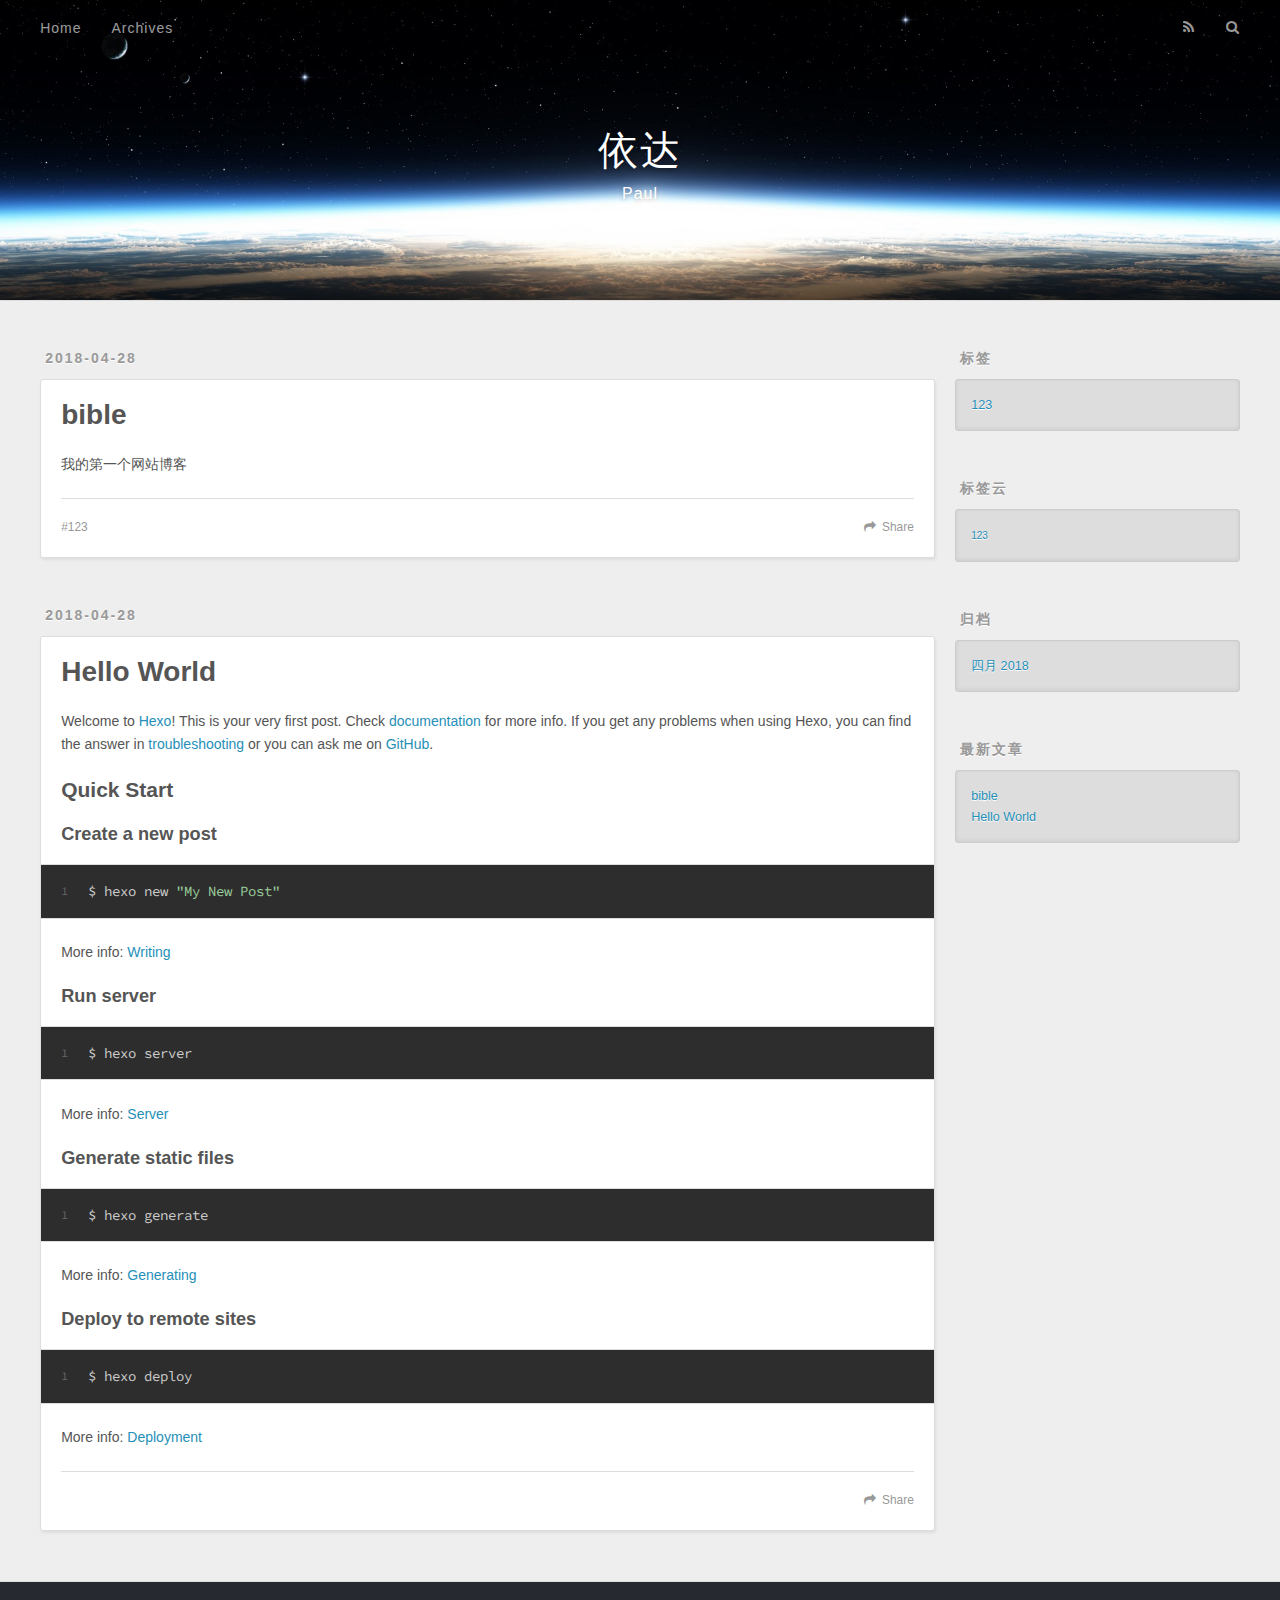
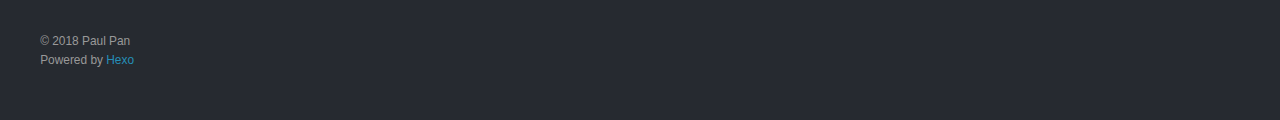
==== index.html @ d25631f7 "Site updated: 2018-04-29 23:06:18" ====
<!DOCTYPE html>
<html>
<head>
  <meta charset="utf-8">
  

  
  <title>依达</title>
  <meta name="viewport" content="width=device-width, initial-scale=1, maximum-scale=1">
  <meta property="og:type" content="website">
<meta property="og:title" content="依达">
<meta property="og:url" content="http://yoursite.com/index.html">
<meta property="og:site_name" content="依达">
<meta property="og:locale" content="zh-CN">
<meta name="twitter:card" content="summary">
<meta name="twitter:title" content="依达">
  
    <link rel="alternate" href="/atom.xml" title="依达" type="application/atom+xml">
  
  
    <link rel="icon" href="/favicon.png">
  
  
    <link href="//fonts.googleapis.com/css?family=Source+Code+Pro" rel="stylesheet" type="text/css">
  
  <link rel="stylesheet" href="/css/style.css">
</head>

<body>
  <div id="container">
    <div id="wrap">
      <header id="header">
  <div id="banner"></div>
  <div id="header-outer" class="outer">
    <div id="header-title" class="inner">
      <h1 id="logo-wrap">
        <a href="/" id="logo">依达</a>
      </h1>
      
        <h2 id="subtitle-wrap">
          <a href="/" id="subtitle">Paul</a>
        </h2>
      
    </div>
    <div id="header-inner" class="inner">
      <nav id="main-nav">
        <a id="main-nav-toggle" class="nav-icon"></a>
        
          <a class="main-nav-link" href="/">Home</a>
        
          <a class="main-nav-link" href="/archives">Archives</a>
        
      </nav>
      <nav id="sub-nav">
        
          <a id="nav-rss-link" class="nav-icon" href="/atom.xml" title="RSS Feed"></a>
        
        <a id="nav-search-btn" class="nav-icon" title="搜索"></a>
      </nav>
      <div id="search-form-wrap">
        <form action="//google.com/search" method="get" accept-charset="UTF-8" class="search-form"><input type="search" name="q" class="search-form-input" placeholder="Search"><button type="submit" class="search-form-submit">&#xF002;</button><input type="hidden" name="sitesearch" value="http://yoursite.com"></form>
      </div>
    </div>
  </div>
</header>
      <div class="outer">
        <section id="main">
  
    <article id="post-bible" class="article article-type-post" itemscope itemprop="blogPost">
  <div class="article-meta">
    <a href="/2018/04/28/bible/" class="article-date">
  <time datetime="2018-04-28T09:08:18.000Z" itemprop="datePublished">2018-04-28</time>
</a>
    
  </div>
  <div class="article-inner">
    
    
      <header class="article-header">
        
  
    <h1 itemprop="name">
      <a class="article-title" href="/2018/04/28/bible/">bible</a>
    </h1>
  

      </header>
    
    <div class="article-entry" itemprop="articleBody">
      
        <p>我的第一个网站博客</p>

      
    </div>
    <footer class="article-footer">
      <a data-url="http://yoursite.com/2018/04/28/bible/" data-id="cjgky6jky00019wvwn3giqsqk" class="article-share-link">Share</a>
      
      
  <ul class="article-tag-list"><li class="article-tag-list-item"><a class="article-tag-list-link" href="/tags/123/">123</a></li></ul>

    </footer>
  </div>
  
</article>


  
    <article id="post-hello-world" class="article article-type-post" itemscope itemprop="blogPost">
  <div class="article-meta">
    <a href="/2018/04/28/hello-world/" class="article-date">
  <time datetime="2018-04-27T16:55:20.518Z" itemprop="datePublished">2018-04-28</time>
</a>
    
  </div>
  <div class="article-inner">
    
    
      <header class="article-header">
        
  
    <h1 itemprop="name">
      <a class="article-title" href="/2018/04/28/hello-world/">Hello World</a>
    </h1>
  

      </header>
    
    <div class="article-entry" itemprop="articleBody">
      
        <p>Welcome to <a href="https://hexo.io/" target="_blank" rel="noopener">Hexo</a>! This is your very first post. Check <a href="https://hexo.io/docs/" target="_blank" rel="noopener">documentation</a> for more info. If you get any problems when using Hexo, you can find the answer in <a href="https://hexo.io/docs/troubleshooting.html" target="_blank" rel="noopener">troubleshooting</a> or you can ask me on <a href="https://github.com/hexojs/hexo/issues" target="_blank" rel="noopener">GitHub</a>.</p>
<h2 id="Quick-Start"><a href="#Quick-Start" class="headerlink" title="Quick Start"></a>Quick Start</h2><h3 id="Create-a-new-post"><a href="#Create-a-new-post" class="headerlink" title="Create a new post"></a>Create a new post</h3><figure class="highlight bash"><table><tr><td class="gutter"><pre><span class="line">1</span><br></pre></td><td class="code"><pre><span class="line">$ hexo new <span class="string">"My New Post"</span></span><br></pre></td></tr></table></figure>
<p>More info: <a href="https://hexo.io/docs/writing.html" target="_blank" rel="noopener">Writing</a></p>
<h3 id="Run-server"><a href="#Run-server" class="headerlink" title="Run server"></a>Run server</h3><figure class="highlight bash"><table><tr><td class="gutter"><pre><span class="line">1</span><br></pre></td><td class="code"><pre><span class="line">$ hexo server</span><br></pre></td></tr></table></figure>
<p>More info: <a href="https://hexo.io/docs/server.html" target="_blank" rel="noopener">Server</a></p>
<h3 id="Generate-static-files"><a href="#Generate-static-files" class="headerlink" title="Generate static files"></a>Generate static files</h3><figure class="highlight bash"><table><tr><td class="gutter"><pre><span class="line">1</span><br></pre></td><td class="code"><pre><span class="line">$ hexo generate</span><br></pre></td></tr></table></figure>
<p>More info: <a href="https://hexo.io/docs/generating.html" target="_blank" rel="noopener">Generating</a></p>
<h3 id="Deploy-to-remote-sites"><a href="#Deploy-to-remote-sites" class="headerlink" title="Deploy to remote sites"></a>Deploy to remote sites</h3><figure class="highlight bash"><table><tr><td class="gutter"><pre><span class="line">1</span><br></pre></td><td class="code"><pre><span class="line">$ hexo deploy</span><br></pre></td></tr></table></figure>
<p>More info: <a href="https://hexo.io/docs/deployment.html" target="_blank" rel="noopener">Deployment</a></p>

      
    </div>
    <footer class="article-footer">
      <a data-url="http://yoursite.com/2018/04/28/hello-world/" data-id="cjgky6jkr00009wvwii8out97" class="article-share-link">Share</a>
      
      
    </footer>
  </div>
  
</article>


  


</section>
        
          <aside id="sidebar">
  
    

  
    
  <div class="widget-wrap">
    <h3 class="widget-title">标签</h3>
    <div class="widget">
      <ul class="tag-list"><li class="tag-list-item"><a class="tag-list-link" href="/tags/123/">123</a></li></ul>
    </div>
  </div>


  
    
  <div class="widget-wrap">
    <h3 class="widget-title">标签云</h3>
    <div class="widget tagcloud">
      <a href="/tags/123/" style="font-size: 10px;">123</a>
    </div>
  </div>

  
    
  <div class="widget-wrap">
    <h3 class="widget-title">归档</h3>
    <div class="widget">
      <ul class="archive-list"><li class="archive-list-item"><a class="archive-list-link" href="/archives/2018/04/">四月 2018</a></li></ul>
    </div>
  </div>


  
    
  <div class="widget-wrap">
    <h3 class="widget-title">最新文章</h3>
    <div class="widget">
      <ul>
        
          <li>
            <a href="/2018/04/28/bible/">bible</a>
          </li>
        
          <li>
            <a href="/2018/04/28/hello-world/">Hello World</a>
          </li>
        
      </ul>
    </div>
  </div>

  
</aside>
        
      </div>
      <footer id="footer">
  
  <div class="outer">
    <div id="footer-info" class="inner">
      &copy; 2018 Paul Pan<br>
      Powered by <a href="http://hexo.io/" target="_blank">Hexo</a>
    </div>
  </div>
</footer>
    </div>
    <nav id="mobile-nav">
  
    <a href="/" class="mobile-nav-link">Home</a>
  
    <a href="/archives" class="mobile-nav-link">Archives</a>
  
</nav>
    

<script src="//ajax.googleapis.com/ajax/libs/jquery/2.0.3/jquery.min.js"></script>


  <link rel="stylesheet" href="/fancybox/jquery.fancybox.css">
  <script src="/fancybox/jquery.fancybox.pack.js"></script>


<script src="/js/script.js"></script>



  </div>
</body>
</html>
---- css/style.css ----
body {
  width: 100%;
}
body:before,
body:after {
  content: "";
  display: table;
}
body:after {
  clear: both;
}
html,
body,
div,
span,
applet,
object,
iframe,
h1,
h2,
h3,
h4,
h5,
h6,
p,
blockquote,
pre,
a,
abbr,
acronym,
address,
big,
cite,
code,
del,
dfn,
em,
img,
ins,
kbd,
q,
s,
samp,
small,
strike,
strong,
sub,
sup,
tt,
var,
dl,
dt,
dd,
ol,
ul,
li,
fieldset,
form,
label,
legend,
table,
caption,
tbody,
tfoot,
thead,
tr,
th,
td {
  margin: 0;
  padding: 0;
  border: 0;
  outline: 0;
  font-weight: inherit;
  font-style: inherit;
  font-family: inherit;
  font-size: 100%;
  vertical-align: baseline;
}
body {
  line-height: 1;
  color: #000;
  background: #fff;
}
ol,
ul {
  list-style: none;
}
table {
  border-collapse: separate;
  border-spacing: 0;
  vertical-align: middle;
}
caption,
th,
td {
  text-align: left;
  font-weight: normal;
  vertical-align: middle;
}
a img {
  border: none;
}
input,
button {
  margin: 0;
  padding: 0;
}
input::-moz-focus-inner,
button::-moz-focus-inner {
  border: 0;
  padding: 0;
}
@font-face {
  font-family: FontAwesome;
  font-style: normal;
  font-weight: normal;
  src: url("fonts/fontawesome-webfont.eot?v=#4.0.3");
  src: url("fonts/fontawesome-webfont.eot?#iefix&v=#4.0.3") format("embedded-opentype"), url("fonts/fontawesome-webfont.woff?v=#4.0.3") format("woff"), url("fonts/fontawesome-webfont.ttf?v=#4.0.3") format("truetype"), url("fonts/fontawesome-webfont.svg#fontawesomeregular?v=#4.0.3") format("svg");
}
html,
body,
#container {
  height: 100%;
}
body {
  background: #eee;
  font: 14px -apple-system, BlinkMacSystemFont, "Segoe UI", "Roboto", "Oxygen", "Ubuntu", "Cantarell", "Fira Sans", "Droid Sans", "Helvetica Neue", sans-serif;
  -webkit-text-size-adjust: 100%;
}
.outer {
  max-width: 1220px;
  margin: 0 auto;
  padding: 0 20px;
}
.outer:before,
.outer:after {
  content: "";
  display: table;
}
.outer:after {
  clear: both;
}
.inner {
  display: inline;
  float: left;
  width: 98.33333333333333%;
  margin: 0 0.833333333333333%;
}
.left,
.alignleft {
  float: left;
}
.right,
.alignright {
  float: right;
}
.clear {
  clear: both;
}
#container {
  position: relative;
}
.mobile-nav-on {
  overflow: hidden;
}
#wrap {
  height: 100%;
  width: 100%;
  position: absolute;
  top: 0;
  left: 0;
  -webkit-transition: 0.2s ease-out;
  -moz-transition: 0.2s ease-out;
  -ms-transition: 0.2s ease-out;
  transition: 0.2s ease-out;
  z-index: 1;
  background: #eee;
}
.mobile-nav-on #wrap {
  left: 280px;
}
@media screen and (min-width: 768px) {
  #main {
    display: inline;
    float: left;
    width: 73.33333333333333%;
    margin: 0 0.833333333333333%;
  }
}
.article-date,
.article-category-link,
.archive-year,
.widget-title {
  text-decoration: none;
  text-transform: uppercase;
  letter-spacing: 2px;
  color: #999;
  margin-bottom: 1em;
  margin-left: 5px;
  line-height: 1em;
  text-shadow: 0 1px #fff;
  font-weight: bold;
}
.article-inner,
.archive-article-inner {
  background: #fff;
  -webkit-box-shadow: 1px 2px 3px #ddd;
  box-shadow: 1px 2px 3px #ddd;
  border: 1px solid #ddd;
  border-radius: 3px;
}
.article-entry h1,
.widget h1 {
  font-size: 2em;
}
.article-entry h2,
.widget h2 {
  font-size: 1.5em;
}
.article-entry h3,
.widget h3 {
  font-size: 1.3em;
}
.article-entry h4,
.widget h4 {
  font-size: 1.2em;
}
.article-entry h5,
.widget h5 {
  font-size: 1em;
}
.article-entry h6,
.widget h6 {
  font-size: 1em;
  color: #999;
}
.article-entry hr,
.widget hr {
  border: 1px dashed #ddd;
}
.article-entry strong,
.widget strong {
  font-weight: bold;
}
.article-entry em,
.widget em,
.article-entry cite,
.widget cite {
  font-style: italic;
}
.article-entry sup,
.widget sup,
.article-entry sub,
.widget sub {
  font-size: 0.75em;
  line-height: 0;
  position: relative;
  vertical-align: baseline;
}
.article-entry sup,
.widget sup {
  top: -0.5em;
}
.article-entry sub,
.widget sub {
  bottom: -0.2em;
}
.article-entry small,
.widget small {
  font-size: 0.85em;
}
.article-entry acronym,
.widget acronym,
.article-entry abbr,
.widget abbr {
  border-bottom: 1px dotted;
}
.article-entry ul,
.widget ul,
.article-entry ol,
.widget ol,
.article-entry dl,
.widget dl {
  margin: 0 20px;
  line-height: 1.6em;
}
.article-entry ul ul,
.widget ul ul,
.article-entry ol ul,
.widget ol ul,
.article-entry ul ol,
.widget ul ol,
.article-entry ol ol,
.widget ol ol {
  margin-top: 0;
  margin-bottom: 0;
}
.article-entry ul,
.widget ul {
  list-style: disc;
}
.article-entry ol,
.widget ol {
  list-style: decimal;
}
.article-entry dt,
.widget dt {
  font-weight: bold;
}
#header {
  height: 300px;
  position: relative;
  border-bottom: 1px solid #ddd;
}
#header:before,
#header:after {
  content: "";
  position: absolute;
  left: 0;
  right: 0;
  height: 40px;
}
#header:before {
  top: 0;
  background: -webkit-linear-gradient(rgba(0,0,0,0.2), transparent);
  background: -moz-linear-gradient(rgba(0,0,0,0.2), transparent);
  background: -ms-linear-gradient(rgba(0,0,0,0.2), transparent);
  background: linear-gradient(rgba(0,0,0,0.2), transparent);
}
#header:after {
  bottom: 0;
  background: -webkit-linear-gradient(transparent, rgba(0,0,0,0.2));
  background: -moz-linear-gradient(transparent, rgba(0,0,0,0.2));
  background: -ms-linear-gradient(transparent, rgba(0,0,0,0.2));
  background: linear-gradient(transparent, rgba(0,0,0,0.2));
}
#header-outer {
  height: 100%;
  position: relative;
}
#header-inner {
  position: relative;
  overflow: hidden;
}
#banner {
  position: absolute;
  top: 0;
  left: 0;
  width: 100%;
  height: 100%;
  background: url("images/banner.jpg") center #000;
  -webkit-background-size: cover;
  -moz-background-size: cover;
  background-size: cover;
  z-index: -1;
}
#header-title {
  text-align: center;
  height: 40px;
  position: absolute;
  top: 50%;
  left: 0;
  margin-top: -20px;
}
#logo,
#subtitle {
  text-decoration: none;
  color: #fff;
  font-weight: 300;
  text-shadow: 0 1px 4px rgba(0,0,0,0.3);
}
#logo {
  font-size: 40px;
  line-height: 40px;
  letter-spacing: 2px;
}
#subtitle {
  font-size: 16px;
  line-height: 16px;
  letter-spacing: 1px;
}
#subtitle-wrap {
  margin-top: 16px;
}
#main-nav {
  float: left;
  margin-left: -15px;
}
.nav-icon,
.main-nav-link {
  float: left;
  color: #fff;
  opacity: 0.6;
  text-decoration: none;
  text-shadow: 0 1px rgba(0,0,0,0.2);
  -webkit-transition: opacity 0.2s;
  -moz-transition: opacity 0.2s;
  -ms-transition: opacity 0.2s;
  transition: opacity 0.2s;
  display: block;
  padding: 20px 15px;
}
.nav-icon:hover,
.main-nav-link:hover {
  opacity: 1;
}
.nav-icon {
  font-family: FontAwesome;
  text-align: center;
  font-size: 14px;
  width: 14px;
  height: 14px;
  padding: 20px 15px;
  position: relative;
  cursor: pointer;
}
.main-nav-link {
  font-weight: 300;
  letter-spacing: 1px;
}
@media screen and (max-width: 479px) {
  .main-nav-link {
    display: none;
  }
}
#main-nav-toggle {
  display: none;
}
#main-nav-toggle:before {
  content: "\f0c9";
}
@media screen and (max-width: 479px) {
  #main-nav-toggle {
    display: block;
  }
}
#sub-nav {
  float: right;
  margin-right: -15px;
}
#nav-rss-link:before {
  content: "\f09e";
}
#nav-search-btn:before {
  content: "\f002";
}
#search-form-wrap {
  position: absolute;
  top: 15px;
  width: 150px;
  height: 30px;
  right: -150px;
  opacity: 0;
  -webkit-transition: 0.2s ease-out;
  -moz-transition: 0.2s ease-out;
  -ms-transition: 0.2s ease-out;
  transition: 0.2s ease-out;
}
#search-form-wrap.on {
  opacity: 1;
  right: 0;
}
@media screen and (max-width: 479px) {
  #search-form-wrap {
    width: 100%;
    right: -100%;
  }
}
.search-form {
  position: absolute;
  top: 0;
  left: 0;
  right: 0;
  background: #fff;
  padding: 5px 15px;
  border-radius: 15px;
  -webkit-box-shadow: 0 0 10px rgba(0,0,0,0.3);
  box-shadow: 0 0 10px rgba(0,0,0,0.3);
}
.search-form-input {
  border: none;
  background: none;
  color: #555;
  width: 100%;
  font: 13px -apple-system, BlinkMacSystemFont, "Segoe UI", "Roboto", "Oxygen", "Ubuntu", "Cantarell", "Fira Sans", "Droid Sans", "Helvetica Neue", sans-serif;
  outline: none;
}
.search-form-input::-webkit-search-results-decoration,
.search-form-input::-webkit-search-cancel-button {
  -webkit-appearance: none;
}
.search-form-submit {
  position: absolute;
  top: 50%;
  right: 10px;
  margin-top: -7px;
  font: 13px FontAwesome;
  border: none;
  background: none;
  color: #bbb;
  cursor: pointer;
}
.search-form-submit:hover,
.search-form-submit:focus {
  color: #777;
}
.article {
  margin: 50px 0;
}
.article-inner {
  overflow: hidden;
}
.article-meta:before,
.article-meta:after {
  content: "";
  display: table;
}
.article-meta:after {
  clear: both;
}
.article-date {
  float: left;
}
.article-category {
  float: left;
  line-height: 1em;
  color: #ccc;
  text-shadow: 0 1px #fff;
  margin-left: 8px;
}
.article-category:before {
  content: "\2022";
}
.article-category-link {
  margin: 0 12px 1em;
}
.article-header {
  padding: 20px 20px 0;
}
.article-title {
  text-decoration: none;
  font-size: 2em;
  font-weight: bold;
  color: #555;
  line-height: 1.1em;
  -webkit-transition: color 0.2s;
  -moz-transition: color 0.2s;
  -ms-transition: color 0.2s;
  transition: color 0.2s;
}
a.article-title:hover {
  color: #258fb8;
}
.article-entry {
  color: #555;
  padding: 0 20px;
}
.article-entry:before,
.article-entry:after {
  content: "";
  display: table;
}
.article-entry:after {
  clear: both;
}
.article-entry p,
.article-entry table {
  line-height: 1.6em;
  margin: 1.6em 0;
}
.article-entry h1,
.article-entry h2,
.article-entry h3,
.article-entry h4,
.article-entry h5,
.article-entry h6 {
  font-weight: bold;
}
.article-entry h1,
.article-entry h2,
.article-entry h3,
.article-entry h4,
.article-entry h5,
.article-entry h6 {
  line-height: 1.1em;
  margin: 1.1em 0;
}
.article-entry a {
  color: #258fb8;
  text-decoration: none;
}
.article-entry a:hover {
  text-decoration: underline;
}
.article-entry ul,
.article-entry ol,
.article-entry dl {
  margin-top: 1.6em;
  margin-bottom: 1.6em;
}
.article-entry img,
.article-entry video {
  max-width: 100%;
  height: auto;
  display: block;
  margin: auto;
}
.article-entry iframe {
  border: none;
}
.article-entry table {
  width: 100%;
  border-collapse: collapse;
  border-spacing: 0;
}
.article-entry th {
  font-weight: bold;
  border-bottom: 3px solid #ddd;
  padding-bottom: 0.5em;
}
.article-entry td {
  border-bottom: 1px solid #ddd;
  padding: 10px 0;
}
.article-entry blockquote {
  font-family: Georgia, "Times New Roman", serif;
  font-size: 1.4em;
  margin: 1.6em 20px;
  text-align: center;
}
.article-entry blockquote footer {
  font-size: 14px;
  margin: 1.6em 0;
  font-family: -apple-system, BlinkMacSystemFont, "Segoe UI", "Roboto", "Oxygen", "Ubuntu", "Cantarell", "Fira Sans", "Droid Sans", "Helvetica Neue", sans-serif;
}
.article-entry blockquote footer cite:before {
  content: "—";
  padding: 0 0.5em;
}
.article-entry .pullquote {
  text-align: left;
  width: 45%;
  margin: 0;
}
.article-entry .pullquote.left {
  margin-left: 0.5em;
  margin-right: 1em;
}
.article-entry .pullquote.right {
  margin-right: 0.5em;
  margin-left: 1em;
}
.article-entry .caption {
  color: #999;
  display: block;
  font-size: 0.9em;
  margin-top: 0.5em;
  position: relative;
  text-align: center;
}
.article-entry .video-container {
  position: relative;
  padding-top: 56.25%;
  height: 0;
  overflow: hidden;
}
.article-entry .video-container iframe,
.article-entry .video-container object,
.article-entry .video-container embed {
  position: absolute;
  top: 0;
  left: 0;
  width: 100%;
  height: 100%;
  margin-top: 0;
}
.article-more-link a {
  display: inline-block;
  line-height: 1em;
  padding: 6px 15px;
  border-radius: 15px;
  background: #eee;
  color: #999;
  text-shadow: 0 1px #fff;
  text-decoration: none;
}
.article-more-link a:hover {
  background: #258fb8;
  color: #fff;
  text-decoration: none;
  text-shadow: 0 1px #1e7293;
}
.article-footer {
  font-size: 0.85em;
  line-height: 1.6em;
  border-top: 1px solid #ddd;
  padding-top: 1.6em;
  margin: 0 20px 20px;
}
.article-footer:before,
.article-footer:after {
  content: "";
  display: table;
}
.article-footer:after {
  clear: both;
}
.article-footer a {
  color: #999;
  text-decoration: none;
}
.article-footer a:hover {
  color: #555;
}
.article-tag-list-item {
  float: left;
  margin-right: 10px;
}
.article-tag-list-link:before {
  content: "#";
}
.article-comment-link {
  float: right;
}
.article-comment-link:before {
  content: "\f075";
  font-family: FontAwesome;
  padding-right: 8px;
}
.article-share-link {
  cursor: pointer;
  float: right;
  margin-left: 20px;
}
.article-share-link:before {
  content: "\f064";
  font-family: FontAwesome;
  padding-right: 6px;
}
#article-nav {
  position: relative;
}
#article-nav:before,
#article-nav:after {
  content: "";
  display: table;
}
#article-nav:after {
  clear: both;
}
@media screen and (min-width: 768px) {
  #article-nav {
    margin: 50px 0;
  }
  #article-nav:before {
    width: 8px;
    height: 8px;
    position: absolute;
    top: 50%;
    left: 50%;
    margin-top: -4px;
    margin-left: -4px;
    content: "";
    border-radius: 50%;
    background: #ddd;
    -webkit-box-shadow: 0 1px 2px #fff;
    box-shadow: 0 1px 2px #fff;
  }
}
.article-nav-link-wrap {
  text-decoration: none;
  text-shadow: 0 1px #fff;
  color: #999;
  -webkit-box-sizing: border-box;
  -moz-box-sizing: border-box;
  box-sizing: border-box;
  margin-top: 50px;
  text-align: center;
  display: block;
}
.article-nav-link-wrap:hover {
  color: #555;
}
@media screen and (min-width: 768px) {
  .article-nav-link-wrap {
    width: 50%;
    margin-top: 0;
  }
}
@media screen and (min-width: 768px) {
  #article-nav-newer {
    float: left;
    text-align: right;
    padding-right: 20px;
  }
}
@media screen and (min-width: 768px) {
  #article-nav-older {
    float: right;
    text-align: left;
    padding-left: 20px;
  }
}
.article-nav-caption {
  text-transform: uppercase;
  letter-spacing: 2px;
  color: #ddd;
  line-height: 1em;
  font-weight: bold;
}
#article-nav-newer .article-nav-caption {
  margin-right: -2px;
}
.article-nav-title {
  font-size: 0.85em;
  line-height: 1.6em;
  margin-top: 0.5em;
}
.article-share-box {
  position: absolute;
  display: none;
  background: #fff;
  -webkit-box-shadow: 1px 2px 10px rgba(0,0,0,0.2);
  box-shadow: 1px 2px 10px rgba(0,0,0,0.2);
  border-radius: 3px;
  margin-left: -145px;
  overflow: hidden;
  z-index: 1;
}
.article-share-box.on {
  display: block;
}
.article-share-input {
  width: 100%;
  background: none;
  -webkit-box-sizing: border-box;
  -moz-box-sizing: border-box;
  box-sizing: border-box;
  font: 14px -apple-system, BlinkMacSystemFont, "Segoe UI", "Roboto", "Oxygen", "Ubuntu", "Cantarell", "Fira Sans", "Droid Sans", "Helvetica Neue", sans-serif;
  padding: 0 15px;
  color: #555;
  outline: none;
  border: 1px solid #ddd;
  border-radius: 3px 3px 0 0;
  height: 36px;
  line-height: 36px;
}
.article-share-links {
  background: #eee;
}
.article-share-links:before,
.article-share-links:after {
  content: "";
  display: table;
}
.article-share-links:after {
  clear: both;
}
.article-share-twitter,
.article-share-facebook,
.article-share-pinterest,
.article-share-google {
  width: 50px;
  height: 36px;
  display: block;
  float: left;
  position: relative;
  color: #999;
  text-shadow: 0 1px #fff;
}
.article-share-twitter:before,
.article-share-facebook:before,
.article-share-pinterest:before,
.article-share-google:before {
  font-size: 20px;
  font-family: FontAwesome;
  width: 20px;
  height: 20px;
  position: absolute;
  top: 50%;
  left: 50%;
  margin-top: -10px;
  margin-left: -10px;
  text-align: center;
}
.article-share-twitter:hover,
.article-share-facebook:hover,
.article-share-pinterest:hover,
.article-share-google:hover {
  color: #fff;
}
.article-share-twitter:before {
  content: "\f099";
}
.article-share-twitter:hover {
  background: #00aced;
  text-shadow: 0 1px #008abe;
}
.article-share-facebook:before {
  content: "\f09a";
}
.article-share-facebook:hover {
  background: #3b5998;
  text-shadow: 0 1px #2f477a;
}
.article-share-pinterest:before {
  content: "\f0d2";
}
.article-share-pinterest:hover {
  background: #cb2027;
  text-shadow: 0 1px #a21a1f;
}
.article-share-google:before {
  content: "\f0d5";
}
.article-share-google:hover {
  background: #dd4b39;
  text-shadow: 0 1px #be3221;
}
.article-gallery {
  background: #000;
  position: relative;
}
.article-gallery-photos {
  position: relative;
  overflow: hidden;
}
.article-gallery-img {
  display: none;
  max-width: 100%;
}
.article-gallery-img:first-child {
  display: block;
}
.article-gallery-img.loaded {
  position: absolute;
  display: block;
}
.article-gallery-img img {
  display: block;
  max-width: 100%;
  margin: 0 auto;
}
#comments {
  background: #fff;
  -webkit-box-shadow: 1px 2px 3px #ddd;
  box-shadow: 1px 2px 3px #ddd;
  padding: 20px;
  border: 1px solid #ddd;
  border-radius: 3px;
  margin: 50px 0;
}
#comments a {
  color: #258fb8;
}
.archives-wrap {
  margin: 50px 0;
}
.archives:before,
.archives:after {
  content: "";
  display: table;
}
.archives:after {
  clear: both;
}
.archive-year-wrap {
  margin-bottom: 1em;
}
.archives {
  -webkit-column-gap: 10px;
  -moz-column-gap: 10px;
  column-gap: 10px;
}
@media screen and (min-width: 480px) and (max-width: 767px) {
  .archives {
    -webkit-column-count: 2;
    -moz-column-count: 2;
    column-count: 2;
  }
}
@media screen and (min-width: 768px) {
  .archives {
    -webkit-column-count: 3;
    -moz-column-count: 3;
    column-count: 3;
  }
}
.archive-article {
  -webkit-column-break-inside: avoid;
  page-break-inside: avoid;
  overflow: hidden;
  break-inside: avoid-column;
}
.archive-article-inner {
  padding: 10px;
  margin-bottom: 15px;
}
.archive-article-title {
  text-decoration: none;
  font-weight: bold;
  color: #555;
  -webkit-transition: color 0.2s;
  -moz-transition: color 0.2s;
  -ms-transition: color 0.2s;
  transition: color 0.2s;
  line-height: 1.6em;
}
.archive-article-title:hover {
  color: #258fb8;
}
.archive-article-footer {
  margin-top: 1em;
}
.archive-article-date {
  color: #999;
  text-decoration: none;
  font-size: 0.85em;
  line-height: 1em;
  margin-bottom: 0.5em;
  display: block;
}
#page-nav {
  margin: 50px auto;
  background: #fff;
  -webkit-box-shadow: 1px 2px 3px #ddd;
  box-shadow: 1px 2px 3px #ddd;
  border: 1px solid #ddd;
  border-radius: 3px;
  text-align: center;
  color: #999;
  overflow: hidden;
}
#page-nav:before,
#page-nav:after {
  content: "";
  display: table;
}
#page-nav:after {
  clear: both;
}
#page-nav a,
#page-nav span {
  padding: 10px 20px;
  line-height: 1;
  height: 2ex;
}
#page-nav a {
  color: #999;
  text-decoration: none;
}
#page-nav a:hover {
  background: #999;
  color: #fff;
}
#page-nav .prev {
  float: left;
}
#page-nav .next {
  float: right;
}
#page-nav .page-number {
  display: inline-block;
}
@media screen and (max-width: 479px) {
  #page-nav .page-number {
    display: none;
  }
}
#page-nav .current {
  color: #555;
  font-weight: bold;
}
#page-nav .space {
  color: #ddd;
}
#footer {
  background: #262a30;
  padding: 50px 0;
  border-top: 1px solid #ddd;
  color: #999;
}
#footer a {
  color: #258fb8;
  text-decoration: none;
}
#footer a:hover {
  text-decoration: underline;
}
#footer-info {
  line-height: 1.6em;
  font-size: 0.85em;
}
.article-entry pre,
.article-entry .highlight {
  background: #2d2d2d;
  margin: 0 -20px;
  padding: 15px 20px;
  border-style: solid;
  border-color: #ddd;
  border-width: 1px 0;
  overflow: auto;
  color: #ccc;
  line-height: 22.400000000000002px;
}
.article-entry .highlight .gutter pre,
.article-entry .gist .gist-file .gist-data .line-numbers {
  color: #666;
  font-size: 0.85em;
}
.article-entry pre,
.article-entry code {
  font-family: "Source Code Pro", Consolas, Monaco, Menlo, Consolas, monospace;
}
.article-entry code {
  background: #eee;
  text-shadow: 0 1px #fff;
  padding: 0 0.3em;
}
.article-entry pre code {
  background: none;
  text-shadow: none;
  padding: 0;
}
.article-entry .highlight pre {
  border: none;
  margin: 0;
  padding: 0;
}
.article-entry .highlight table {
  margin: 0;
  width: auto;
}
.article-entry .highlight td {
  border: none;
  padding: 0;
}
.article-entry .highlight figcaption {
  font-size: 0.85em;
  color: #999;
  line-height: 1em;
  margin-bottom: 1em;
}
.article-entry .highlight figcaption:before,
.article-entry .highlight figcaption:after {
  content: "";
  display: table;
}
.article-entry .highlight figcaption:after {
  clear: both;
}
.article-entry .highlight figcaption a {
  float: right;
}
.article-entry .highlight .gutter pre {
  text-align: right;
  padding-right: 20px;
}
.article-entry .highlight .line {
  height: 22.400000000000002px;
}
.article-entry .highlight .line.marked {
  background: #515151;
}
.article-entry .gist {
  margin: 0 -20px;
  border-style: solid;
  border-color: #ddd;
  border-width: 1px 0;
  background: #2d2d2d;
  padding: 15px 20px 15px 0;
}
.article-entry .gist .gist-file {
  border: none;
  font-family: "Source Code Pro", Consolas, Monaco, Menlo, Consolas, monospace;
  margin: 0;
}
.article-entry .gist .gist-file .gist-data {
  background: none;
  border: none;
}
.article-entry .gist .gist-file .gist-data .line-numbers {
  background: none;
  border: none;
  padding: 0 20px 0 0;
}
.article-entry .gist .gist-file .gist-data .line-data {
  padding: 0 !important;
}
.article-entry .gist .gist-file .highlight {
  margin: 0;
  padding: 0;
  border: none;
}
.article-entry .gist .gist-file .gist-meta {
  background: #2d2d2d;
  color: #999;
  font: 0.85em -apple-system, BlinkMacSystemFont, "Segoe UI", "Roboto", "Oxygen", "Ubuntu", "Cantarell", "Fira Sans", "Droid Sans", "Helvetica Neue", sans-serif;
  text-shadow: 0 0;
  padding: 0;
  margin-top: 1em;
  margin-left: 20px;
}
.article-entry .gist .gist-file .gist-meta a {
  color: #258fb8;
  font-weight: normal;
}
.article-entry .gist .gist-file .gist-meta a:hover {
  text-decoration: underline;
}
pre .comment,
pre .title {
  color: #999;
}
pre .variable,
pre .attribute,
pre .tag,
pre .regexp,
pre .ruby .constant,
pre .xml .tag .title,
pre .xml .pi,
pre .xml .doctype,
pre .html .doctype,
pre .css .id,
pre .css .class,
pre .css .pseudo {
  color: #f2777a;
}
pre .number,
pre .preprocessor,
pre .built_in,
pre .literal,
pre .params,
pre .constant {
  color: #f99157;
}
pre .class,
pre .ruby .class .title,
pre .css .rules .attribute {
  color: #9c9;
}
pre .string,
pre .value,
pre .inheritance,
pre .header,
pre .ruby .symbol,
pre .xml .cdata {
  color: #9c9;
}
pre .css .hexcolor {
  color: #6cc;
}
pre .function,
pre .python .decorator,
pre .python .title,
pre .ruby .function .title,
pre .ruby .title .keyword,
pre .perl .sub,
pre .javascript .title,
pre .coffeescript .title {
  color: #69c;
}
pre .keyword,
pre .javascript .function {
  color: #c9c;
}
@media screen and (max-width: 479px) {
  #mobile-nav {
    position: absolute;
    top: 0;
    left: 0;
    width: 280px;
    height: 100%;
    background: #191919;
    border-right: 1px solid #fff;
  }
}
@media screen and (max-width: 479px) {
  .mobile-nav-link {
    display: block;
    color: #999;
    text-decoration: none;
    padding: 15px 20px;
    font-weight: bold;
  }
  .mobile-nav-link:hover {
    color: #fff;
  }
}
@media screen and (min-width: 768px) {
  #sidebar {
    display: inline;
    float: left;
    width: 23.333333333333332%;
    margin: 0 0.833333333333333%;
  }
}
.widget-wrap {
  margin: 50px 0;
}
.widget {
  color: #777;
  text-shadow: 0 1px #fff;
  background: #ddd;
  -webkit-box-shadow: 0 -1px 4px #ccc inset;
  box-shadow: 0 -1px 4px #ccc inset;
  border: 1px solid #ccc;
  padding: 15px;
  border-radius: 3px;
}
.widget a {
  color: #258fb8;
  text-decoration: none;
}
.widget a:hover {
  text-decoration: underline;
}
.widget ul ul,
.widget ol ul,
.widget dl ul,
.widget ul ol,
.widget ol ol,
.widget dl ol,
.widget ul dl,
.widget ol dl,
.widget dl dl {
  margin-left: 15px;
  list-style: disc;
}
.widget {
  line-height: 1.6em;
  word-wrap: break-word;
  font-size: 0.9em;
}
.widget ul,
.widget ol {
  list-style: none;
  margin: 0;
}
.widget ul ul,
.widget ol ul,
.widget ul ol,
.widget ol ol {
  margin: 0 20px;
}
.widget ul ul,
.widget ol ul {
  list-style: disc;
}
.widget ul ol,
.widget ol ol {
  list-style: decimal;
}
.category-list-count,
.tag-list-count,
.archive-list-count {
  padding-left: 5px;
  color: #999;
  font-size: 0.85em;
}
.category-list-count:before,
.tag-list-count:before,
.archive-list-count:before {
  content: "(";
}
.category-list-count:after,
.tag-list-count:after,
.archive-list-count:after {
  content: ")";
}
.tagcloud a {
  margin-right: 5px;
  display: inline-block;
}
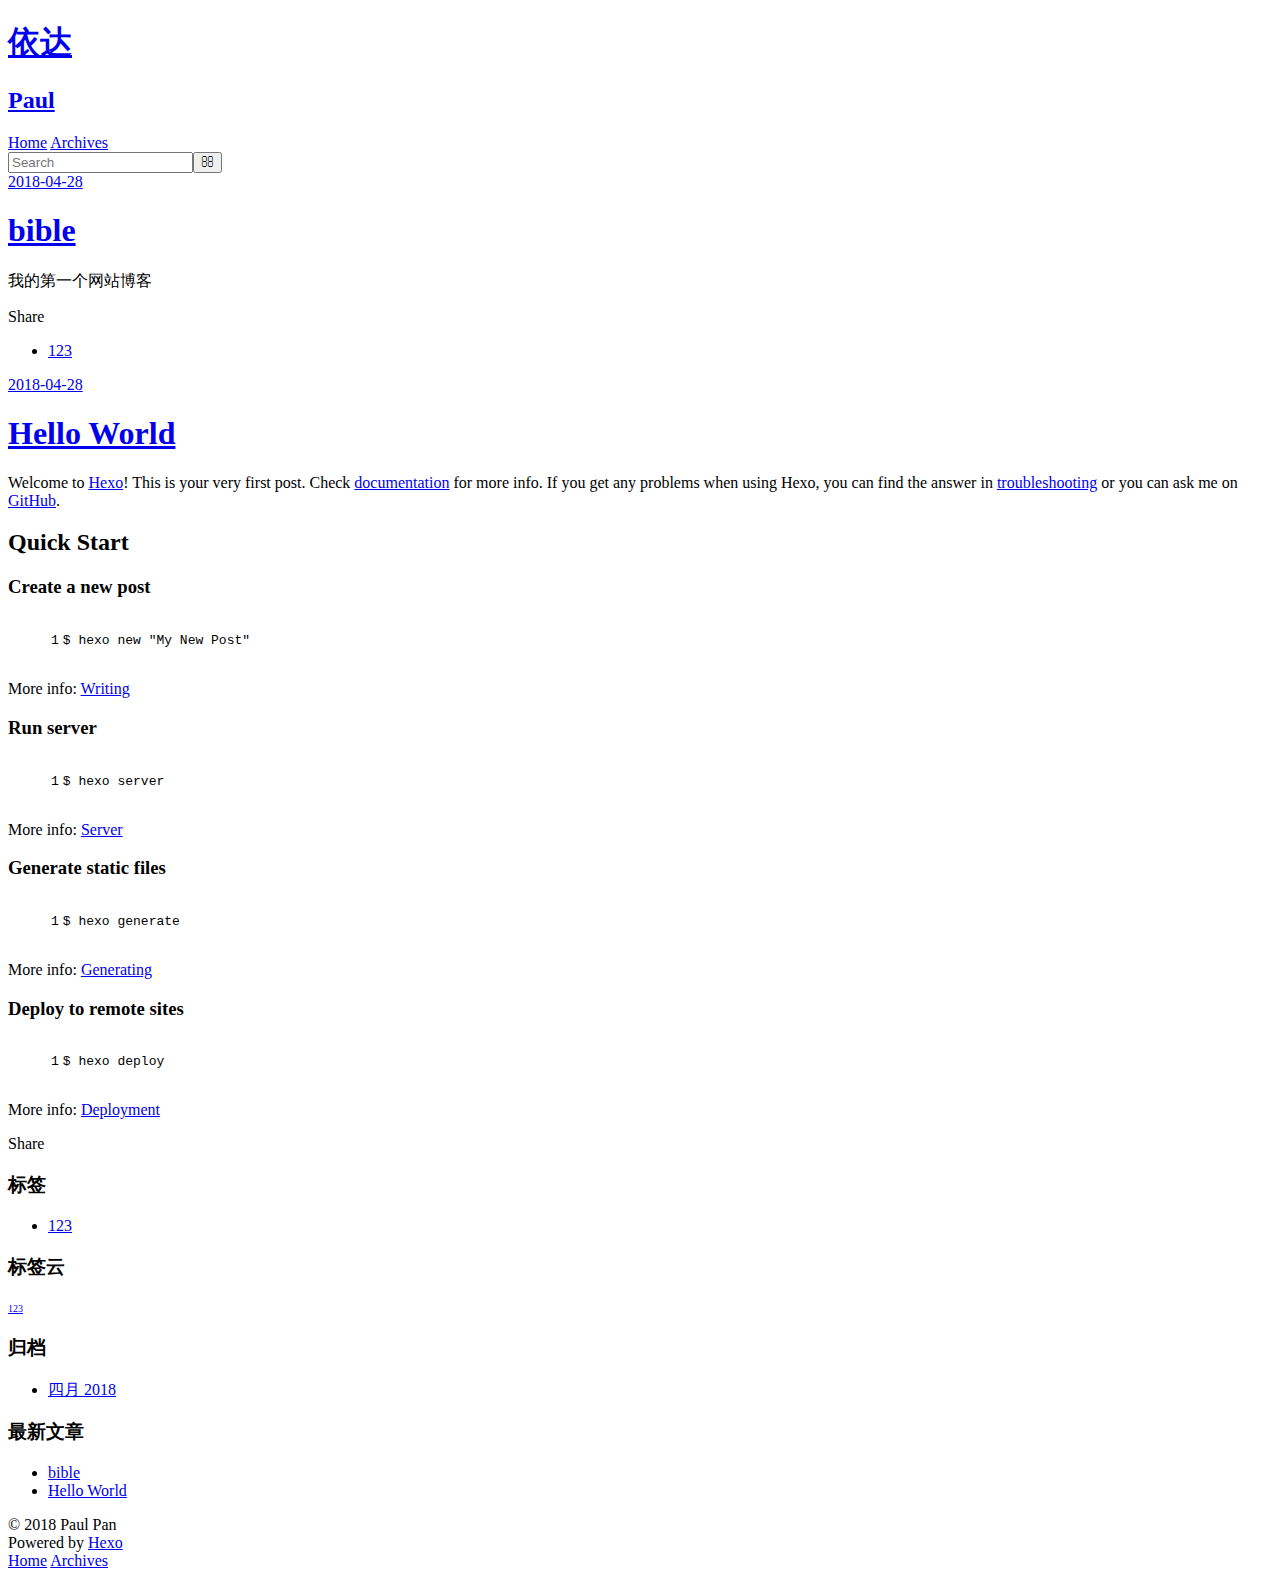
==== commit 21e6d8de: "Site updated: 2018-04-30 12:21:23" ====
--- a/index.html
+++ b/index.html
@@ -9,13 +9,13 @@
   <meta name="viewport" content="width=device-width, initial-scale=1, maximum-scale=1">
   <meta property="og:type" content="website">
 <meta property="og:title" content="依达">
-<meta property="og:url" content="http://yoursite.com/index.html">
+<meta property="og:url" content="http://yoursite.com/MyFirstHexo/index.html">
 <meta property="og:site_name" content="依达">
 <meta property="og:locale" content="zh-CN">
 <meta name="twitter:card" content="summary">
 <meta name="twitter:title" content="依达">
   
-    <link rel="alternate" href="/atom.xml" title="依达" type="application/atom+xml">
+    <link rel="alternate" href="/MyFirstHexo/atom.xml" title="依达" type="application/atom+xml">
   
   
     <link rel="icon" href="/favicon.png">
@@ -23,7 +23,7 @@
   
     <link href="//fonts.googleapis.com/css?family=Source+Code+Pro" rel="stylesheet" type="text/css">
   
-  <link rel="stylesheet" href="/css/style.css">
+  <link rel="stylesheet" href="/MyFirstHexo/css/style.css">
 </head>
 
 <body>
@@ -34,11 +34,11 @@
   <div id="header-outer" class="outer">
     <div id="header-title" class="inner">
       <h1 id="logo-wrap">
-        <a href="/" id="logo">依达</a>
+        <a href="/MyFirstHexo/" id="logo">依达</a>
       </h1>
       
         <h2 id="subtitle-wrap">
-          <a href="/" id="subtitle">Paul</a>
+          <a href="/MyFirstHexo/" id="subtitle">Paul</a>
         </h2>
       
     </div>
@@ -46,19 +46,19 @@
       <nav id="main-nav">
         <a id="main-nav-toggle" class="nav-icon"></a>
         
-          <a class="main-nav-link" href="/">Home</a>
-        
-          <a class="main-nav-link" href="/archives">Archives</a>
+          <a class="main-nav-link" href="/MyFirstHexo/">Home</a>
+        
+          <a class="main-nav-link" href="/MyFirstHexo/archives">Archives</a>
         
       </nav>
       <nav id="sub-nav">
         
-          <a id="nav-rss-link" class="nav-icon" href="/atom.xml" title="RSS Feed"></a>
+          <a id="nav-rss-link" class="nav-icon" href="/MyFirstHexo/atom.xml" title="RSS Feed"></a>
         
         <a id="nav-search-btn" class="nav-icon" title="搜索"></a>
       </nav>
       <div id="search-form-wrap">
-        <form action="//google.com/search" method="get" accept-charset="UTF-8" class="search-form"><input type="search" name="q" class="search-form-input" placeholder="Search"><button type="submit" class="search-form-submit">&#xF002;</button><input type="hidden" name="sitesearch" value="http://yoursite.com"></form>
+        <form action="//google.com/search" method="get" accept-charset="UTF-8" class="search-form"><input type="search" name="q" class="search-form-input" placeholder="Search"><button type="submit" class="search-form-submit">&#xF002;</button><input type="hidden" name="sitesearch" value="http://yoursite.com/MyFirstHexo"></form>
       </div>
     </div>
   </div>
@@ -68,7 +68,7 @@
   
     <article id="post-bible" class="article article-type-post" itemscope itemprop="blogPost">
   <div class="article-meta">
-    <a href="/2018/04/28/bible/" class="article-date">
+    <a href="/MyFirstHexo/2018/04/28/bible/" class="article-date">
   <time datetime="2018-04-28T09:08:18.000Z" itemprop="datePublished">2018-04-28</time>
 </a>
     
@@ -80,7 +80,7 @@
         
   
     <h1 itemprop="name">
-      <a class="article-title" href="/2018/04/28/bible/">bible</a>
+      <a class="article-title" href="/MyFirstHexo/2018/04/28/bible/">bible</a>
     </h1>
   
 
@@ -93,10 +93,10 @@
       
     </div>
     <footer class="article-footer">
-      <a data-url="http://yoursite.com/2018/04/28/bible/" data-id="cjgky6jky00019wvwn3giqsqk" class="article-share-link">Share</a>
-      
-      
-  <ul class="article-tag-list"><li class="article-tag-list-item"><a class="article-tag-list-link" href="/tags/123/">123</a></li></ul>
+      <a data-url="http://yoursite.com/MyFirstHexo/2018/04/28/bible/" data-id="cjglql0x10000lovwggr5h888" class="article-share-link">Share</a>
+      
+      
+  <ul class="article-tag-list"><li class="article-tag-list-item"><a class="article-tag-list-link" href="/MyFirstHexo/tags/123/">123</a></li></ul>
 
     </footer>
   </div>
@@ -107,7 +107,7 @@
   
     <article id="post-hello-world" class="article article-type-post" itemscope itemprop="blogPost">
   <div class="article-meta">
-    <a href="/2018/04/28/hello-world/" class="article-date">
+    <a href="/MyFirstHexo/2018/04/28/hello-world/" class="article-date">
   <time datetime="2018-04-27T16:55:20.518Z" itemprop="datePublished">2018-04-28</time>
 </a>
     
@@ -119,7 +119,7 @@
         
   
     <h1 itemprop="name">
-      <a class="article-title" href="/2018/04/28/hello-world/">Hello World</a>
+      <a class="article-title" href="/MyFirstHexo/2018/04/28/hello-world/">Hello World</a>
     </h1>
   
 
@@ -140,7 +140,7 @@
       
     </div>
     <footer class="article-footer">
-      <a data-url="http://yoursite.com/2018/04/28/hello-world/" data-id="cjgky6jkr00009wvwii8out97" class="article-share-link">Share</a>
+      <a data-url="http://yoursite.com/MyFirstHexo/2018/04/28/hello-world/" data-id="cjglql0x70001lovwk6gk8u8j" class="article-share-link">Share</a>
       
       
     </footer>
@@ -163,7 +163,7 @@
   <div class="widget-wrap">
     <h3 class="widget-title">标签</h3>
     <div class="widget">
-      <ul class="tag-list"><li class="tag-list-item"><a class="tag-list-link" href="/tags/123/">123</a></li></ul>
+      <ul class="tag-list"><li class="tag-list-item"><a class="tag-list-link" href="/MyFirstHexo/tags/123/">123</a></li></ul>
     </div>
   </div>
 
@@ -173,7 +173,7 @@
   <div class="widget-wrap">
     <h3 class="widget-title">标签云</h3>
     <div class="widget tagcloud">
-      <a href="/tags/123/" style="font-size: 10px;">123</a>
+      <a href="/MyFirstHexo/tags/123/" style="font-size: 10px;">123</a>
     </div>
   </div>
 
@@ -182,7 +182,7 @@
   <div class="widget-wrap">
     <h3 class="widget-title">归档</h3>
     <div class="widget">
-      <ul class="archive-list"><li class="archive-list-item"><a class="archive-list-link" href="/archives/2018/04/">四月 2018</a></li></ul>
+      <ul class="archive-list"><li class="archive-list-item"><a class="archive-list-link" href="/MyFirstHexo/archives/2018/04/">四月 2018</a></li></ul>
     </div>
   </div>
 
@@ -195,11 +195,11 @@
       <ul>
         
           <li>
-            <a href="/2018/04/28/bible/">bible</a>
+            <a href="/MyFirstHexo/2018/04/28/bible/">bible</a>
           </li>
         
           <li>
-            <a href="/2018/04/28/hello-world/">Hello World</a>
+            <a href="/MyFirstHexo/2018/04/28/hello-world/">Hello World</a>
           </li>
         
       </ul>
@@ -222,9 +222,9 @@
     </div>
     <nav id="mobile-nav">
   
-    <a href="/" class="mobile-nav-link">Home</a>
-  
-    <a href="/archives" class="mobile-nav-link">Archives</a>
+    <a href="/MyFirstHexo/" class="mobile-nav-link">Home</a>
+  
+    <a href="/MyFirstHexo/archives" class="mobile-nav-link">Archives</a>
   
 </nav>
     
@@ -232,11 +232,11 @@
 <script src="//ajax.googleapis.com/ajax/libs/jquery/2.0.3/jquery.min.js"></script>
 
 
-  <link rel="stylesheet" href="/fancybox/jquery.fancybox.css">
-  <script src="/fancybox/jquery.fancybox.pack.js"></script>
-
-
-<script src="/js/script.js"></script>
+  <link rel="stylesheet" href="/MyFirstHexo/fancybox/jquery.fancybox.css">
+  <script src="/MyFirstHexo/fancybox/jquery.fancybox.pack.js"></script>
+
+
+<script src="/MyFirstHexo/js/script.js"></script>
 
 
 
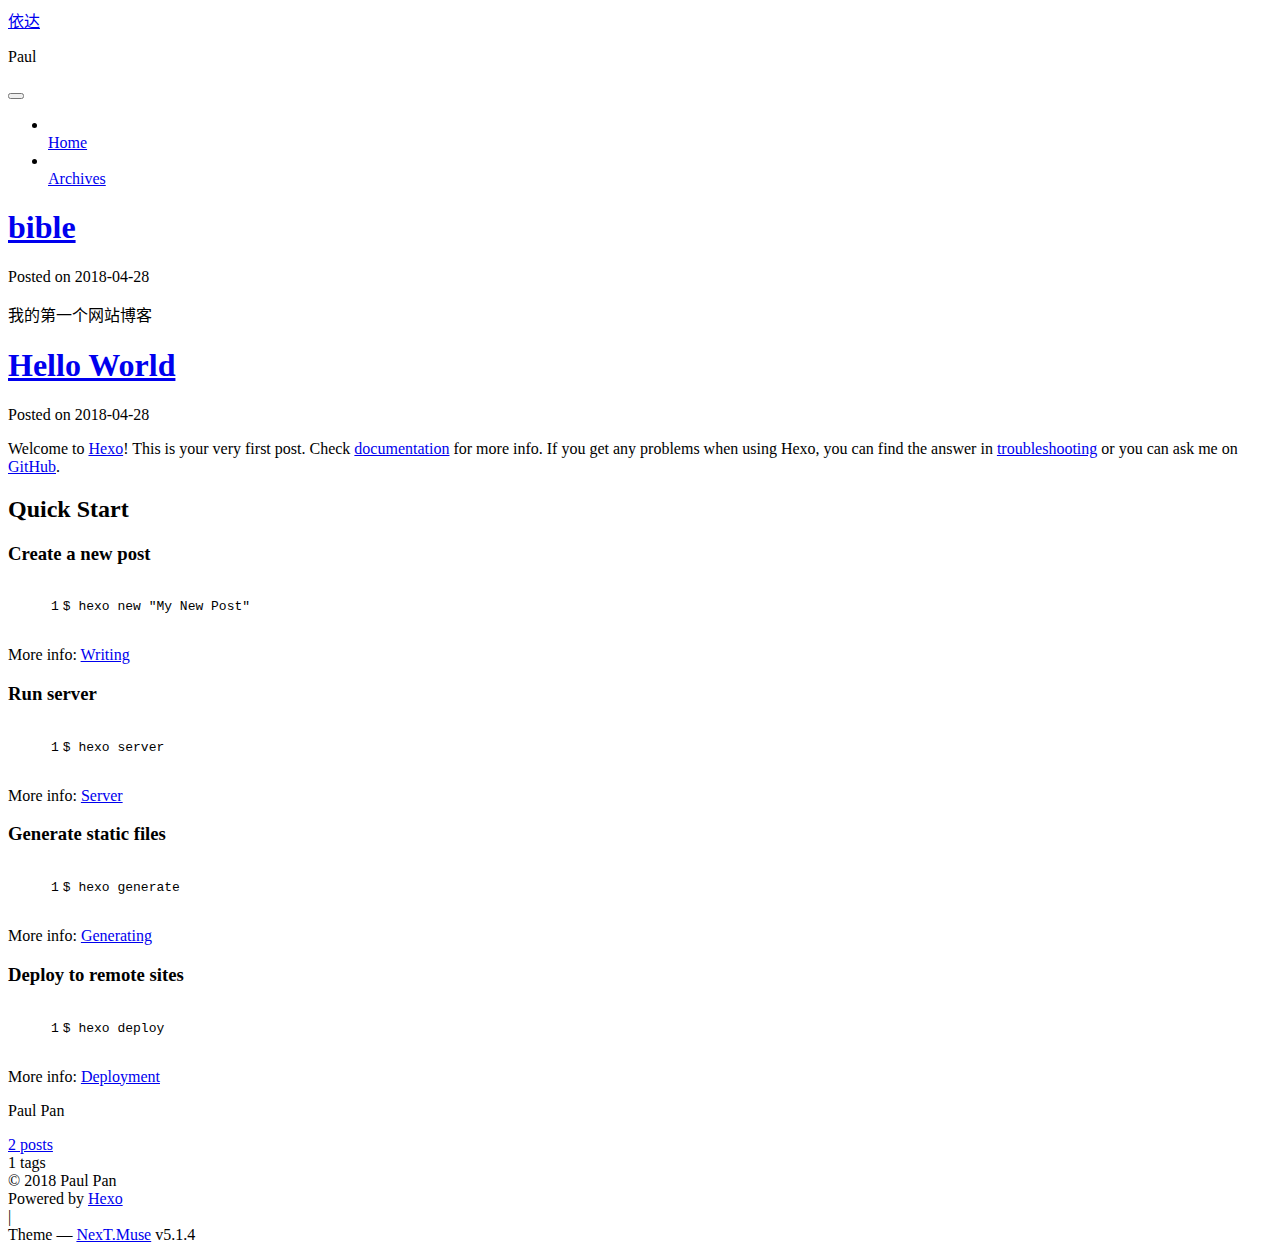
==== commit b4093c2b: "Site updated: 2018-04-30 13:07:18" ====
--- a/index.html
+++ b/index.html
@@ -1,133 +1,426 @@
 <!DOCTYPE html>
-<html>
+
+
+
+  
+
+
+<html class="theme-next muse use-motion" lang="zh-CN">
 <head>
-  <meta charset="utf-8">
-  
-
-  
-  <title>依达</title>
-  <meta name="viewport" content="width=device-width, initial-scale=1, maximum-scale=1">
-  <meta property="og:type" content="website">
+  <meta charset="UTF-8"/>
+<meta http-equiv="X-UA-Compatible" content="IE=edge" />
+<meta name="viewport" content="width=device-width, initial-scale=1, maximum-scale=1"/>
+<meta name="theme-color" content="#222">
+
+
+
+
+
+
+
+
+
+<meta http-equiv="Cache-Control" content="no-transform" />
+<meta http-equiv="Cache-Control" content="no-siteapp" />
+
+
+
+
+
+
+
+
+
+
+
+
+
+
+
+
+  
+  
+  <link href="/MyFirstHexo/lib/fancybox/source/jquery.fancybox.css?v=2.1.5" rel="stylesheet" type="text/css" />
+
+
+
+
+
+
+
+<link href="/MyFirstHexo/lib/font-awesome/css/font-awesome.min.css?v=4.6.2" rel="stylesheet" type="text/css" />
+
+<link href="/MyFirstHexo/css/main.css?v=5.1.4" rel="stylesheet" type="text/css" />
+
+
+  <link rel="apple-touch-icon" sizes="180x180" href="/MyFirstHexo/images/apple-touch-icon-next.png?v=5.1.4">
+
+
+  <link rel="icon" type="image/png" sizes="32x32" href="/MyFirstHexo/images/favicon-32x32-next.png?v=5.1.4">
+
+
+  <link rel="icon" type="image/png" sizes="16x16" href="/MyFirstHexo/images/favicon-16x16-next.png?v=5.1.4">
+
+
+  <link rel="mask-icon" href="/MyFirstHexo/images/logo.svg?v=5.1.4" color="#222">
+
+
+
+
+
+  <meta name="keywords" content="Hexo, NexT" />
+
+
+
+
+
+
+
+
+
+
+<meta property="og:type" content="website">
 <meta property="og:title" content="依达">
 <meta property="og:url" content="http://yoursite.com/MyFirstHexo/index.html">
 <meta property="og:site_name" content="依达">
 <meta property="og:locale" content="zh-CN">
 <meta name="twitter:card" content="summary">
 <meta name="twitter:title" content="依达">
-  
-    <link rel="alternate" href="/MyFirstHexo/atom.xml" title="依达" type="application/atom+xml">
-  
-  
-    <link rel="icon" href="/favicon.png">
-  
-  
-    <link href="//fonts.googleapis.com/css?family=Source+Code+Pro" rel="stylesheet" type="text/css">
-  
-  <link rel="stylesheet" href="/MyFirstHexo/css/style.css">
+
+
+
+<script type="text/javascript" id="hexo.configurations">
+  var NexT = window.NexT || {};
+  var CONFIG = {
+    root: '/MyFirstHexo/',
+    scheme: 'Muse',
+    version: '5.1.4',
+    sidebar: {"position":"left","display":"post","offset":12,"b2t":false,"scrollpercent":false,"onmobile":false},
+    fancybox: true,
+    tabs: true,
+    motion: {"enable":true,"async":false,"transition":{"post_block":"fadeIn","post_header":"slideDownIn","post_body":"slideDownIn","coll_header":"slideLeftIn","sidebar":"slideUpIn"}},
+    duoshuo: {
+      userId: '0',
+      author: 'Author'
+    },
+    algolia: {
+      applicationID: '',
+      apiKey: '',
+      indexName: '',
+      hits: {"per_page":10},
+      labels: {"input_placeholder":"Search for Posts","hits_empty":"We didn't find any results for the search: ${query}","hits_stats":"${hits} results found in ${time} ms"}
+    }
+  };
+</script>
+
+
+
+  <link rel="canonical" href="http://yoursite.com/MyFirstHexo/"/>
+
+
+
+
+
+  <title>依达</title>
+  
+
+
+
+
+
+
+
+
 </head>
 
-<body>
-  <div id="container">
-    <div id="wrap">
-      <header id="header">
-  <div id="banner"></div>
-  <div id="header-outer" class="outer">
-    <div id="header-title" class="inner">
-      <h1 id="logo-wrap">
-        <a href="/MyFirstHexo/" id="logo">依达</a>
-      </h1>
-      
-        <h2 id="subtitle-wrap">
-          <a href="/MyFirstHexo/" id="subtitle">Paul</a>
-        </h2>
-      
+<body itemscope itemtype="http://schema.org/WebPage" lang="zh-CN">
+
+  
+  
+    
+  
+
+  <div class="container sidebar-position-left 
+  page-home">
+    <div class="headband"></div>
+
+    <header id="header" class="header" itemscope itemtype="http://schema.org/WPHeader">
+      <div class="header-inner"><div class="site-brand-wrapper">
+  <div class="site-meta ">
+    
+
+    <div class="custom-logo-site-title">
+      <a href="/MyFirstHexo/"  class="brand" rel="start">
+        <span class="logo-line-before"><i></i></span>
+        <span class="site-title">依达</span>
+        <span class="logo-line-after"><i></i></span>
+      </a>
     </div>
-    <div id="header-inner" class="inner">
-      <nav id="main-nav">
-        <a id="main-nav-toggle" class="nav-icon"></a>
-        
-          <a class="main-nav-link" href="/MyFirstHexo/">Home</a>
-        
-          <a class="main-nav-link" href="/MyFirstHexo/archives">Archives</a>
-        
-      </nav>
-      <nav id="sub-nav">
-        
-          <a id="nav-rss-link" class="nav-icon" href="/MyFirstHexo/atom.xml" title="RSS Feed"></a>
-        
-        <a id="nav-search-btn" class="nav-icon" title="搜索"></a>
-      </nav>
-      <div id="search-form-wrap">
-        <form action="//google.com/search" method="get" accept-charset="UTF-8" class="search-form"><input type="search" name="q" class="search-form-input" placeholder="Search"><button type="submit" class="search-form-submit">&#xF002;</button><input type="hidden" name="sitesearch" value="http://yoursite.com/MyFirstHexo"></form>
-      </div>
+      
+        <p class="site-subtitle">Paul</p>
+      
+  </div>
+
+  <div class="site-nav-toggle">
+    <button>
+      <span class="btn-bar"></span>
+      <span class="btn-bar"></span>
+      <span class="btn-bar"></span>
+    </button>
+  </div>
+</div>
+
+<nav class="site-nav">
+  
+
+  
+    <ul id="menu" class="menu">
+      
+        
+        <li class="menu-item menu-item-home">
+          <a href="/MyFirstHexo/" rel="section">
+            
+              <i class="menu-item-icon fa fa-fw fa-home"></i> <br />
+            
+            Home
+          </a>
+        </li>
+      
+        
+        <li class="menu-item menu-item-archives">
+          <a href="/MyFirstHexo/archives/" rel="section">
+            
+              <i class="menu-item-icon fa fa-fw fa-archive"></i> <br />
+            
+            Archives
+          </a>
+        </li>
+      
+
+      
+    </ul>
+  
+
+  
+</nav>
+
+
+
+ </div>
+    </header>
+
+    <main id="main" class="main">
+      <div class="main-inner">
+        <div class="content-wrap">
+          <div id="content" class="content">
+            
+  <section id="posts" class="posts-expand">
+    
+      
+
+  
+
+  
+  
+  
+
+  <article class="post post-type-normal" itemscope itemtype="http://schema.org/Article">
+  
+  
+  
+  <div class="post-block">
+    <link itemprop="mainEntityOfPage" href="http://yoursite.com/MyFirstHexo/MyFirstHexo/2018/04/28/bible/">
+
+    <span hidden itemprop="author" itemscope itemtype="http://schema.org/Person">
+      <meta itemprop="name" content="Paul Pan">
+      <meta itemprop="description" content="">
+      <meta itemprop="image" content="/MyFirstHexo/images/avatar.gif">
+    </span>
+
+    <span hidden itemprop="publisher" itemscope itemtype="http://schema.org/Organization">
+      <meta itemprop="name" content="依达">
+    </span>
+
+    
+      <header class="post-header">
+
+        
+        
+          <h1 class="post-title" itemprop="name headline">
+                
+                <a class="post-title-link" href="/MyFirstHexo/2018/04/28/bible/" itemprop="url">bible</a></h1>
+        
+
+        <div class="post-meta">
+          <span class="post-time">
+            
+              <span class="post-meta-item-icon">
+                <i class="fa fa-calendar-o"></i>
+              </span>
+              
+                <span class="post-meta-item-text">Posted on</span>
+              
+              <time title="Post created" itemprop="dateCreated datePublished" datetime="2018-04-28T17:08:18+08:00">
+                2018-04-28
+              </time>
+            
+
+            
+
+            
+          </span>
+
+          
+
+          
+            
+          
+
+          
+          
+
+          
+
+          
+
+          
+
+        </div>
+      </header>
+    
+
+    
+    
+    
+    <div class="post-body" itemprop="articleBody">
+
+      
+      
+
+      
+        
+          
+            <p>我的第一个网站博客</p>
+
+          
+        
+      
     </div>
-  </div>
-</header>
-      <div class="outer">
-        <section id="main">
-  
-    <article id="post-bible" class="article article-type-post" itemscope itemprop="blogPost">
-  <div class="article-meta">
-    <a href="/MyFirstHexo/2018/04/28/bible/" class="article-date">
-  <time datetime="2018-04-28T09:08:18.000Z" itemprop="datePublished">2018-04-28</time>
-</a>
-    
-  </div>
-  <div class="article-inner">
-    
-    
-      <header class="article-header">
-        
-  
-    <h1 itemprop="name">
-      <a class="article-title" href="/MyFirstHexo/2018/04/28/bible/">bible</a>
-    </h1>
-  
-
-      </header>
-    
-    <div class="article-entry" itemprop="articleBody">
-      
-        <p>我的第一个网站博客</p>
-
-      
-    </div>
-    <footer class="article-footer">
-      <a data-url="http://yoursite.com/MyFirstHexo/2018/04/28/bible/" data-id="cjglql0x10000lovwggr5h888" class="article-share-link">Share</a>
-      
-      
-  <ul class="article-tag-list"><li class="article-tag-list-item"><a class="article-tag-list-link" href="/MyFirstHexo/tags/123/">123</a></li></ul>
-
+    
+    
+    
+
+    
+
+    
+
+    
+
+    <footer class="post-footer">
+      
+
+      
+
+      
+
+      
+      
+        <div class="post-eof"></div>
+      
     </footer>
   </div>
   
-</article>
-
-
-  
-    <article id="post-hello-world" class="article article-type-post" itemscope itemprop="blogPost">
-  <div class="article-meta">
-    <a href="/MyFirstHexo/2018/04/28/hello-world/" class="article-date">
-  <time datetime="2018-04-27T16:55:20.518Z" itemprop="datePublished">2018-04-28</time>
-</a>
-    
-  </div>
-  <div class="article-inner">
-    
-    
-      <header class="article-header">
-        
-  
-    <h1 itemprop="name">
-      <a class="article-title" href="/MyFirstHexo/2018/04/28/hello-world/">Hello World</a>
-    </h1>
-  
-
+  
+  
+  </article>
+
+
+    
+      
+
+  
+
+  
+  
+  
+
+  <article class="post post-type-normal" itemscope itemtype="http://schema.org/Article">
+  
+  
+  
+  <div class="post-block">
+    <link itemprop="mainEntityOfPage" href="http://yoursite.com/MyFirstHexo/MyFirstHexo/2018/04/28/hello-world/">
+
+    <span hidden itemprop="author" itemscope itemtype="http://schema.org/Person">
+      <meta itemprop="name" content="Paul Pan">
+      <meta itemprop="description" content="">
+      <meta itemprop="image" content="/MyFirstHexo/images/avatar.gif">
+    </span>
+
+    <span hidden itemprop="publisher" itemscope itemtype="http://schema.org/Organization">
+      <meta itemprop="name" content="依达">
+    </span>
+
+    
+      <header class="post-header">
+
+        
+        
+          <h1 class="post-title" itemprop="name headline">
+                
+                <a class="post-title-link" href="/MyFirstHexo/2018/04/28/hello-world/" itemprop="url">Hello World</a></h1>
+        
+
+        <div class="post-meta">
+          <span class="post-time">
+            
+              <span class="post-meta-item-icon">
+                <i class="fa fa-calendar-o"></i>
+              </span>
+              
+                <span class="post-meta-item-text">Posted on</span>
+              
+              <time title="Post created" itemprop="dateCreated datePublished" datetime="2018-04-28T00:55:20+08:00">
+                2018-04-28
+              </time>
+            
+
+            
+
+            
+          </span>
+
+          
+
+          
+            
+          
+
+          
+          
+
+          
+
+          
+
+          
+
+        </div>
       </header>
     
-    <div class="article-entry" itemprop="articleBody">
-      
-        <p>Welcome to <a href="https://hexo.io/" target="_blank" rel="noopener">Hexo</a>! This is your very first post. Check <a href="https://hexo.io/docs/" target="_blank" rel="noopener">documentation</a> for more info. If you get any problems when using Hexo, you can find the answer in <a href="https://hexo.io/docs/troubleshooting.html" target="_blank" rel="noopener">troubleshooting</a> or you can ask me on <a href="https://github.com/hexojs/hexo/issues" target="_blank" rel="noopener">GitHub</a>.</p>
+
+    
+    
+    
+    <div class="post-body" itemprop="articleBody">
+
+      
+      
+
+      
+        
+          
+            <p>Welcome to <a href="https://hexo.io/" target="_blank" rel="noopener">Hexo</a>! This is your very first post. Check <a href="https://hexo.io/docs/" target="_blank" rel="noopener">documentation</a> for more info. If you get any problems when using Hexo, you can find the answer in <a href="https://hexo.io/docs/troubleshooting.html" target="_blank" rel="noopener">troubleshooting</a> or you can ask me on <a href="https://github.com/hexojs/hexo/issues" target="_blank" rel="noopener">GitHub</a>.</p>
 <h2 id="Quick-Start"><a href="#Quick-Start" class="headerlink" title="Quick Start"></a>Quick Start</h2><h3 id="Create-a-new-post"><a href="#Create-a-new-post" class="headerlink" title="Create a new post"></a>Create a new post</h3><figure class="highlight bash"><table><tr><td class="gutter"><pre><span class="line">1</span><br></pre></td><td class="code"><pre><span class="line">$ hexo new <span class="string">"My New Post"</span></span><br></pre></td></tr></table></figure>
 <p>More info: <a href="https://hexo.io/docs/writing.html" target="_blank" rel="noopener">Writing</a></p>
 <h3 id="Run-server"><a href="#Run-server" class="headerlink" title="Run server"></a>Run server</h3><figure class="highlight bash"><table><tr><td class="gutter"><pre><span class="line">1</span><br></pre></td><td class="code"><pre><span class="line">$ hexo server</span><br></pre></td></tr></table></figure>
@@ -137,109 +430,316 @@
 <h3 id="Deploy-to-remote-sites"><a href="#Deploy-to-remote-sites" class="headerlink" title="Deploy to remote sites"></a>Deploy to remote sites</h3><figure class="highlight bash"><table><tr><td class="gutter"><pre><span class="line">1</span><br></pre></td><td class="code"><pre><span class="line">$ hexo deploy</span><br></pre></td></tr></table></figure>
 <p>More info: <a href="https://hexo.io/docs/deployment.html" target="_blank" rel="noopener">Deployment</a></p>
 
+          
+        
       
     </div>
-    <footer class="article-footer">
-      <a data-url="http://yoursite.com/MyFirstHexo/2018/04/28/hello-world/" data-id="cjglql0x70001lovwk6gk8u8j" class="article-share-link">Share</a>
-      
+    
+    
+    
+
+    
+
+    
+
+    
+
+    <footer class="post-footer">
+      
+
+      
+
+      
+
+      
+      
+        <div class="post-eof"></div>
       
     </footer>
   </div>
   
-</article>
-
-
-  
-
-
-</section>
-        
-          <aside id="sidebar">
-  
-    
-
-  
-    
-  <div class="widget-wrap">
-    <h3 class="widget-title">标签</h3>
-    <div class="widget">
-      <ul class="tag-list"><li class="tag-list-item"><a class="tag-list-link" href="/MyFirstHexo/tags/123/">123</a></li></ul>
+  
+  
+  </article>
+
+
+    
+  </section>
+
+  
+
+
+          </div>
+          
+
+
+          
+
+        </div>
+        
+          
+  
+  <div class="sidebar-toggle">
+    <div class="sidebar-toggle-line-wrap">
+      <span class="sidebar-toggle-line sidebar-toggle-line-first"></span>
+      <span class="sidebar-toggle-line sidebar-toggle-line-middle"></span>
+      <span class="sidebar-toggle-line sidebar-toggle-line-last"></span>
     </div>
   </div>
 
-
-  
-    
-  <div class="widget-wrap">
-    <h3 class="widget-title">标签云</h3>
-    <div class="widget tagcloud">
-      <a href="/MyFirstHexo/tags/123/" style="font-size: 10px;">123</a>
+  <aside id="sidebar" class="sidebar">
+    
+    <div class="sidebar-inner">
+
+      
+
+      
+
+      <section class="site-overview-wrap sidebar-panel sidebar-panel-active">
+        <div class="site-overview">
+          <div class="site-author motion-element" itemprop="author" itemscope itemtype="http://schema.org/Person">
+            
+              <p class="site-author-name" itemprop="name">Paul Pan</p>
+              <p class="site-description motion-element" itemprop="description"></p>
+          </div>
+
+          <nav class="site-state motion-element">
+
+            
+              <div class="site-state-item site-state-posts">
+              
+                <a href="/MyFirstHexo/archives/">
+              
+                  <span class="site-state-item-count">2</span>
+                  <span class="site-state-item-name">posts</span>
+                </a>
+              </div>
+            
+
+            
+
+            
+              
+              
+              <div class="site-state-item site-state-tags">
+                
+                  <span class="site-state-item-count">1</span>
+                  <span class="site-state-item-name">tags</span>
+                
+              </div>
+            
+
+          </nav>
+
+          
+
+          
+
+          
+          
+
+          
+          
+
+          
+
+        </div>
+      </section>
+
+      
+
+      
+
     </div>
+  </aside>
+
+
+        
+      </div>
+    </main>
+
+    <footer id="footer" class="footer">
+      <div class="footer-inner">
+        <div class="copyright">&copy; <span itemprop="copyrightYear">2018</span>
+  <span class="with-love">
+    <i class="fa fa-user"></i>
+  </span>
+  <span class="author" itemprop="copyrightHolder">Paul Pan</span>
+
+  
+</div>
+
+
+  <div class="powered-by">Powered by <a class="theme-link" target="_blank" href="https://hexo.io">Hexo</a></div>
+
+
+
+  <span class="post-meta-divider">|</span>
+
+
+
+  <div class="theme-info">Theme &mdash; <a class="theme-link" target="_blank" href="https://github.com/iissnan/hexo-theme-next">NexT.Muse</a> v5.1.4</div>
+
+
+
+
+        
+
+
+
+
+
+
+
+        
+      </div>
+    </footer>
+
+    
+      <div class="back-to-top">
+        <i class="fa fa-arrow-up"></i>
+        
+      </div>
+    
+
+    
+
   </div>
 
   
-    
-  <div class="widget-wrap">
-    <h3 class="widget-title">归档</h3>
-    <div class="widget">
-      <ul class="archive-list"><li class="archive-list-item"><a class="archive-list-link" href="/MyFirstHexo/archives/2018/04/">四月 2018</a></li></ul>
-    </div>
-  </div>
-
-
-  
-    
-  <div class="widget-wrap">
-    <h3 class="widget-title">最新文章</h3>
-    <div class="widget">
-      <ul>
-        
-          <li>
-            <a href="/MyFirstHexo/2018/04/28/bible/">bible</a>
-          </li>
-        
-          <li>
-            <a href="/MyFirstHexo/2018/04/28/hello-world/">Hello World</a>
-          </li>
-        
-      </ul>
-    </div>
-  </div>
-
-  
-</aside>
-        
-      </div>
-      <footer id="footer">
-  
-  <div class="outer">
-    <div id="footer-info" class="inner">
-      &copy; 2018 Paul Pan<br>
-      Powered by <a href="http://hexo.io/" target="_blank">Hexo</a>
-    </div>
-  </div>
-</footer>
-    </div>
-    <nav id="mobile-nav">
-  
-    <a href="/MyFirstHexo/" class="mobile-nav-link">Home</a>
-  
-    <a href="/MyFirstHexo/archives" class="mobile-nav-link">Archives</a>
-  
-</nav>
-    
-
-<script src="//ajax.googleapis.com/ajax/libs/jquery/2.0.3/jquery.min.js"></script>
-
-
-  <link rel="stylesheet" href="/MyFirstHexo/fancybox/jquery.fancybox.css">
-  <script src="/MyFirstHexo/fancybox/jquery.fancybox.pack.js"></script>
-
-
-<script src="/MyFirstHexo/js/script.js"></script>
-
-
-
-  </div>
+
+<script type="text/javascript">
+  if (Object.prototype.toString.call(window.Promise) !== '[object Function]') {
+    window.Promise = null;
+  }
+</script>
+
+
+
+
+
+
+
+
+
+  
+
+
+
+
+
+
+
+
+
+
+
+
+  
+  
+    <script type="text/javascript" src="/MyFirstHexo/lib/jquery/index.js?v=2.1.3"></script>
+  
+
+  
+  
+    <script type="text/javascript" src="/MyFirstHexo/lib/fastclick/lib/fastclick.min.js?v=1.0.6"></script>
+  
+
+  
+  
+    <script type="text/javascript" src="/MyFirstHexo/lib/jquery_lazyload/jquery.lazyload.js?v=1.9.7"></script>
+  
+
+  
+  
+    <script type="text/javascript" src="/MyFirstHexo/lib/velocity/velocity.min.js?v=1.2.1"></script>
+  
+
+  
+  
+    <script type="text/javascript" src="/MyFirstHexo/lib/velocity/velocity.ui.min.js?v=1.2.1"></script>
+  
+
+  
+  
+    <script type="text/javascript" src="/MyFirstHexo/lib/fancybox/source/jquery.fancybox.pack.js?v=2.1.5"></script>
+  
+
+
+  
+
+
+  <script type="text/javascript" src="/MyFirstHexo/js/src/utils.js?v=5.1.4"></script>
+
+  <script type="text/javascript" src="/MyFirstHexo/js/src/motion.js?v=5.1.4"></script>
+
+
+
+  
+  
+
+  
+
+  
+
+
+  <script type="text/javascript" src="/MyFirstHexo/js/src/bootstrap.js?v=5.1.4"></script>
+
+
+
+  
+
+
+  
+
+
+
+
+	
+
+
+
+
+
+  
+
+
+
+
+
+  
+
+
+
+
+
+
+
+
+
+
+
+
+  
+
+
+
+
+
+  
+
+  
+
+  
+
+  
+  
+
+  
+
+  
+
+  
+
 </body>
-</html>+</html>
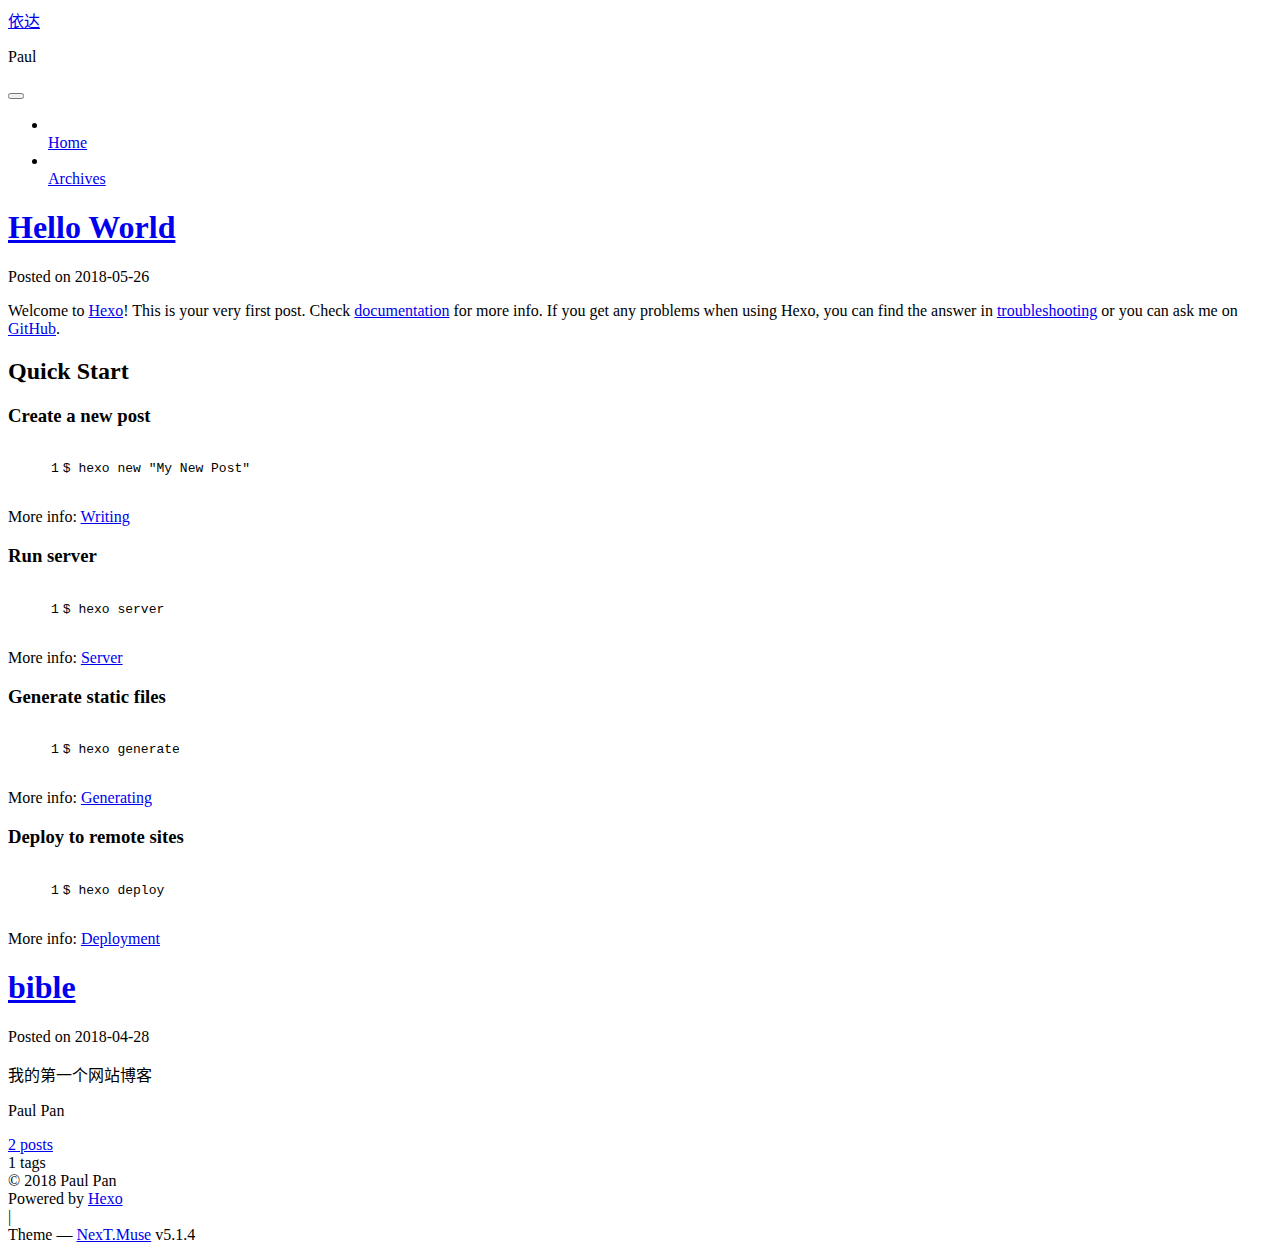
==== commit 4790a3dd: "Site updated: 2018-06-24 18:23:32" ====
--- a/index.html
+++ b/index.html
@@ -40,29 +40,29 @@
 
   
   
-  <link href="/MyFirstHexo/lib/fancybox/source/jquery.fancybox.css?v=2.1.5" rel="stylesheet" type="text/css" />
-
-
-
-
-
-
-
-<link href="/MyFirstHexo/lib/font-awesome/css/font-awesome.min.css?v=4.6.2" rel="stylesheet" type="text/css" />
-
-<link href="/MyFirstHexo/css/main.css?v=5.1.4" rel="stylesheet" type="text/css" />
-
-
-  <link rel="apple-touch-icon" sizes="180x180" href="/MyFirstHexo/images/apple-touch-icon-next.png?v=5.1.4">
-
-
-  <link rel="icon" type="image/png" sizes="32x32" href="/MyFirstHexo/images/favicon-32x32-next.png?v=5.1.4">
-
-
-  <link rel="icon" type="image/png" sizes="16x16" href="/MyFirstHexo/images/favicon-16x16-next.png?v=5.1.4">
-
-
-  <link rel="mask-icon" href="/MyFirstHexo/images/logo.svg?v=5.1.4" color="#222">
+  <link href="/MyBlog/lib/fancybox/source/jquery.fancybox.css?v=2.1.5" rel="stylesheet" type="text/css" />
+
+
+
+
+
+
+
+<link href="/MyBlog/lib/font-awesome/css/font-awesome.min.css?v=4.6.2" rel="stylesheet" type="text/css" />
+
+<link href="/MyBlog/css/main.css?v=5.1.4" rel="stylesheet" type="text/css" />
+
+
+  <link rel="apple-touch-icon" sizes="180x180" href="/MyBlog/images/apple-touch-icon-next.png?v=5.1.4">
+
+
+  <link rel="icon" type="image/png" sizes="32x32" href="/MyBlog/images/favicon-32x32-next.png?v=5.1.4">
+
+
+  <link rel="icon" type="image/png" sizes="16x16" href="/MyBlog/images/favicon-16x16-next.png?v=5.1.4">
+
+
+  <link rel="mask-icon" href="/MyBlog/images/logo.svg?v=5.1.4" color="#222">
 
 
 
@@ -81,7 +81,7 @@
 
 <meta property="og:type" content="website">
 <meta property="og:title" content="依达">
-<meta property="og:url" content="http://yoursite.com/MyFirstHexo/index.html">
+<meta property="og:url" content="http://yoursite.com/MyBlog/index.html">
 <meta property="og:site_name" content="依达">
 <meta property="og:locale" content="zh-CN">
 <meta name="twitter:card" content="summary">
@@ -92,7 +92,7 @@
 <script type="text/javascript" id="hexo.configurations">
   var NexT = window.NexT || {};
   var CONFIG = {
-    root: '/MyFirstHexo/',
+    root: '/MyBlog/',
     scheme: 'Muse',
     version: '5.1.4',
     sidebar: {"position":"left","display":"post","offset":12,"b2t":false,"scrollpercent":false,"onmobile":false},
@@ -115,7 +115,7 @@
 
 
 
-  <link rel="canonical" href="http://yoursite.com/MyFirstHexo/"/>
+  <link rel="canonical" href="http://yoursite.com/MyBlog/"/>
 
 
 
@@ -150,7 +150,7 @@
     
 
     <div class="custom-logo-site-title">
-      <a href="/MyFirstHexo/"  class="brand" rel="start">
+      <a href="/MyBlog/"  class="brand" rel="start">
         <span class="logo-line-before"><i></i></span>
         <span class="site-title">依达</span>
         <span class="logo-line-after"><i></i></span>
@@ -178,7 +178,7 @@
       
         
         <li class="menu-item menu-item-home">
-          <a href="/MyFirstHexo/" rel="section">
+          <a href="/MyBlog/" rel="section">
             
               <i class="menu-item-icon fa fa-fw fa-home"></i> <br />
             
@@ -188,7 +188,7 @@
       
         
         <li class="menu-item menu-item-archives">
-          <a href="/MyFirstHexo/archives/" rel="section">
+          <a href="/MyBlog/archives/" rel="section">
             
               <i class="menu-item-icon fa fa-fw fa-archive"></i> <br />
             
@@ -229,12 +229,12 @@
   
   
   <div class="post-block">
-    <link itemprop="mainEntityOfPage" href="http://yoursite.com/MyFirstHexo/MyFirstHexo/2018/04/28/bible/">
+    <link itemprop="mainEntityOfPage" href="http://yoursite.com/MyBlog/MyBlog/2018/05/26/hello-world/">
 
     <span hidden itemprop="author" itemscope itemtype="http://schema.org/Person">
       <meta itemprop="name" content="Paul Pan">
       <meta itemprop="description" content="">
-      <meta itemprop="image" content="/MyFirstHexo/images/avatar.gif">
+      <meta itemprop="image" content="/MyBlog/images/avatar.gif">
     </span>
 
     <span hidden itemprop="publisher" itemscope itemtype="http://schema.org/Organization">
@@ -248,7 +248,135 @@
         
           <h1 class="post-title" itemprop="name headline">
                 
-                <a class="post-title-link" href="/MyFirstHexo/2018/04/28/bible/" itemprop="url">bible</a></h1>
+                <a class="post-title-link" href="/MyBlog/2018/05/26/hello-world/" itemprop="url">Hello World</a></h1>
+        
+
+        <div class="post-meta">
+          <span class="post-time">
+            
+              <span class="post-meta-item-icon">
+                <i class="fa fa-calendar-o"></i>
+              </span>
+              
+                <span class="post-meta-item-text">Posted on</span>
+              
+              <time title="Post created" itemprop="dateCreated datePublished" datetime="2018-05-26T23:33:21+08:00">
+                2018-05-26
+              </time>
+            
+
+            
+
+            
+          </span>
+
+          
+
+          
+            
+          
+
+          
+          
+
+          
+
+          
+
+          
+
+        </div>
+      </header>
+    
+
+    
+    
+    
+    <div class="post-body" itemprop="articleBody">
+
+      
+      
+
+      
+        
+          
+            <p>Welcome to <a href="https://hexo.io/" target="_blank" rel="noopener">Hexo</a>! This is your very first post. Check <a href="https://hexo.io/docs/" target="_blank" rel="noopener">documentation</a> for more info. If you get any problems when using Hexo, you can find the answer in <a href="https://hexo.io/docs/troubleshooting.html" target="_blank" rel="noopener">troubleshooting</a> or you can ask me on <a href="https://github.com/hexojs/hexo/issues" target="_blank" rel="noopener">GitHub</a>.</p>
+<h2 id="Quick-Start"><a href="#Quick-Start" class="headerlink" title="Quick Start"></a>Quick Start</h2><h3 id="Create-a-new-post"><a href="#Create-a-new-post" class="headerlink" title="Create a new post"></a>Create a new post</h3><figure class="highlight bash"><table><tr><td class="gutter"><pre><span class="line">1</span><br></pre></td><td class="code"><pre><span class="line">$ hexo new <span class="string">"My New Post"</span></span><br></pre></td></tr></table></figure>
+<p>More info: <a href="https://hexo.io/docs/writing.html" target="_blank" rel="noopener">Writing</a></p>
+<h3 id="Run-server"><a href="#Run-server" class="headerlink" title="Run server"></a>Run server</h3><figure class="highlight bash"><table><tr><td class="gutter"><pre><span class="line">1</span><br></pre></td><td class="code"><pre><span class="line">$ hexo server</span><br></pre></td></tr></table></figure>
+<p>More info: <a href="https://hexo.io/docs/server.html" target="_blank" rel="noopener">Server</a></p>
+<h3 id="Generate-static-files"><a href="#Generate-static-files" class="headerlink" title="Generate static files"></a>Generate static files</h3><figure class="highlight bash"><table><tr><td class="gutter"><pre><span class="line">1</span><br></pre></td><td class="code"><pre><span class="line">$ hexo generate</span><br></pre></td></tr></table></figure>
+<p>More info: <a href="https://hexo.io/docs/generating.html" target="_blank" rel="noopener">Generating</a></p>
+<h3 id="Deploy-to-remote-sites"><a href="#Deploy-to-remote-sites" class="headerlink" title="Deploy to remote sites"></a>Deploy to remote sites</h3><figure class="highlight bash"><table><tr><td class="gutter"><pre><span class="line">1</span><br></pre></td><td class="code"><pre><span class="line">$ hexo deploy</span><br></pre></td></tr></table></figure>
+<p>More info: <a href="https://hexo.io/docs/deployment.html" target="_blank" rel="noopener">Deployment</a></p>
+
+          
+        
+      
+    </div>
+    
+    
+    
+
+    
+
+    
+
+    
+
+    <footer class="post-footer">
+      
+
+      
+
+      
+
+      
+      
+        <div class="post-eof"></div>
+      
+    </footer>
+  </div>
+  
+  
+  
+  </article>
+
+
+    
+      
+
+  
+
+  
+  
+  
+
+  <article class="post post-type-normal" itemscope itemtype="http://schema.org/Article">
+  
+  
+  
+  <div class="post-block">
+    <link itemprop="mainEntityOfPage" href="http://yoursite.com/MyBlog/MyBlog/2018/04/28/bible/">
+
+    <span hidden itemprop="author" itemscope itemtype="http://schema.org/Person">
+      <meta itemprop="name" content="Paul Pan">
+      <meta itemprop="description" content="">
+      <meta itemprop="image" content="/MyBlog/images/avatar.gif">
+    </span>
+
+    <span hidden itemprop="publisher" itemscope itemtype="http://schema.org/Organization">
+      <meta itemprop="name" content="依达">
+    </span>
+
+    
+      <header class="post-header">
+
+        
+        
+          <h1 class="post-title" itemprop="name headline">
+                
+                <a class="post-title-link" href="/MyBlog/2018/04/28/bible/" itemprop="url">bible</a></h1>
         
 
         <div class="post-meta">
@@ -336,134 +464,6 @@
 
 
     
-      
-
-  
-
-  
-  
-  
-
-  <article class="post post-type-normal" itemscope itemtype="http://schema.org/Article">
-  
-  
-  
-  <div class="post-block">
-    <link itemprop="mainEntityOfPage" href="http://yoursite.com/MyFirstHexo/MyFirstHexo/2018/04/28/hello-world/">
-
-    <span hidden itemprop="author" itemscope itemtype="http://schema.org/Person">
-      <meta itemprop="name" content="Paul Pan">
-      <meta itemprop="description" content="">
-      <meta itemprop="image" content="/MyFirstHexo/images/avatar.gif">
-    </span>
-
-    <span hidden itemprop="publisher" itemscope itemtype="http://schema.org/Organization">
-      <meta itemprop="name" content="依达">
-    </span>
-
-    
-      <header class="post-header">
-
-        
-        
-          <h1 class="post-title" itemprop="name headline">
-                
-                <a class="post-title-link" href="/MyFirstHexo/2018/04/28/hello-world/" itemprop="url">Hello World</a></h1>
-        
-
-        <div class="post-meta">
-          <span class="post-time">
-            
-              <span class="post-meta-item-icon">
-                <i class="fa fa-calendar-o"></i>
-              </span>
-              
-                <span class="post-meta-item-text">Posted on</span>
-              
-              <time title="Post created" itemprop="dateCreated datePublished" datetime="2018-04-28T00:55:20+08:00">
-                2018-04-28
-              </time>
-            
-
-            
-
-            
-          </span>
-
-          
-
-          
-            
-          
-
-          
-          
-
-          
-
-          
-
-          
-
-        </div>
-      </header>
-    
-
-    
-    
-    
-    <div class="post-body" itemprop="articleBody">
-
-      
-      
-
-      
-        
-          
-            <p>Welcome to <a href="https://hexo.io/" target="_blank" rel="noopener">Hexo</a>! This is your very first post. Check <a href="https://hexo.io/docs/" target="_blank" rel="noopener">documentation</a> for more info. If you get any problems when using Hexo, you can find the answer in <a href="https://hexo.io/docs/troubleshooting.html" target="_blank" rel="noopener">troubleshooting</a> or you can ask me on <a href="https://github.com/hexojs/hexo/issues" target="_blank" rel="noopener">GitHub</a>.</p>
-<h2 id="Quick-Start"><a href="#Quick-Start" class="headerlink" title="Quick Start"></a>Quick Start</h2><h3 id="Create-a-new-post"><a href="#Create-a-new-post" class="headerlink" title="Create a new post"></a>Create a new post</h3><figure class="highlight bash"><table><tr><td class="gutter"><pre><span class="line">1</span><br></pre></td><td class="code"><pre><span class="line">$ hexo new <span class="string">"My New Post"</span></span><br></pre></td></tr></table></figure>
-<p>More info: <a href="https://hexo.io/docs/writing.html" target="_blank" rel="noopener">Writing</a></p>
-<h3 id="Run-server"><a href="#Run-server" class="headerlink" title="Run server"></a>Run server</h3><figure class="highlight bash"><table><tr><td class="gutter"><pre><span class="line">1</span><br></pre></td><td class="code"><pre><span class="line">$ hexo server</span><br></pre></td></tr></table></figure>
-<p>More info: <a href="https://hexo.io/docs/server.html" target="_blank" rel="noopener">Server</a></p>
-<h3 id="Generate-static-files"><a href="#Generate-static-files" class="headerlink" title="Generate static files"></a>Generate static files</h3><figure class="highlight bash"><table><tr><td class="gutter"><pre><span class="line">1</span><br></pre></td><td class="code"><pre><span class="line">$ hexo generate</span><br></pre></td></tr></table></figure>
-<p>More info: <a href="https://hexo.io/docs/generating.html" target="_blank" rel="noopener">Generating</a></p>
-<h3 id="Deploy-to-remote-sites"><a href="#Deploy-to-remote-sites" class="headerlink" title="Deploy to remote sites"></a>Deploy to remote sites</h3><figure class="highlight bash"><table><tr><td class="gutter"><pre><span class="line">1</span><br></pre></td><td class="code"><pre><span class="line">$ hexo deploy</span><br></pre></td></tr></table></figure>
-<p>More info: <a href="https://hexo.io/docs/deployment.html" target="_blank" rel="noopener">Deployment</a></p>
-
-          
-        
-      
-    </div>
-    
-    
-    
-
-    
-
-    
-
-    
-
-    <footer class="post-footer">
-      
-
-      
-
-      
-
-      
-      
-        <div class="post-eof"></div>
-      
-    </footer>
-  </div>
-  
-  
-  
-  </article>
-
-
-    
   </section>
 
   
@@ -508,7 +508,7 @@
             
               <div class="site-state-item site-state-posts">
               
-                <a href="/MyFirstHexo/archives/">
+                <a href="/MyBlog/archives/">
               
                   <span class="site-state-item-count">2</span>
                   <span class="site-state-item-name">posts</span>
@@ -637,53 +637,53 @@
 
   
   
-    <script type="text/javascript" src="/MyFirstHexo/lib/jquery/index.js?v=2.1.3"></script>
-  
-
-  
-  
-    <script type="text/javascript" src="/MyFirstHexo/lib/fastclick/lib/fastclick.min.js?v=1.0.6"></script>
-  
-
-  
-  
-    <script type="text/javascript" src="/MyFirstHexo/lib/jquery_lazyload/jquery.lazyload.js?v=1.9.7"></script>
-  
-
-  
-  
-    <script type="text/javascript" src="/MyFirstHexo/lib/velocity/velocity.min.js?v=1.2.1"></script>
-  
-
-  
-  
-    <script type="text/javascript" src="/MyFirstHexo/lib/velocity/velocity.ui.min.js?v=1.2.1"></script>
-  
-
-  
-  
-    <script type="text/javascript" src="/MyFirstHexo/lib/fancybox/source/jquery.fancybox.pack.js?v=2.1.5"></script>
-  
-
-
-  
-
-
-  <script type="text/javascript" src="/MyFirstHexo/js/src/utils.js?v=5.1.4"></script>
-
-  <script type="text/javascript" src="/MyFirstHexo/js/src/motion.js?v=5.1.4"></script>
-
-
-
-  
-  
-
-  
-
-  
-
-
-  <script type="text/javascript" src="/MyFirstHexo/js/src/bootstrap.js?v=5.1.4"></script>
+    <script type="text/javascript" src="/MyBlog/lib/jquery/index.js?v=2.1.3"></script>
+  
+
+  
+  
+    <script type="text/javascript" src="/MyBlog/lib/fastclick/lib/fastclick.min.js?v=1.0.6"></script>
+  
+
+  
+  
+    <script type="text/javascript" src="/MyBlog/lib/jquery_lazyload/jquery.lazyload.js?v=1.9.7"></script>
+  
+
+  
+  
+    <script type="text/javascript" src="/MyBlog/lib/velocity/velocity.min.js?v=1.2.1"></script>
+  
+
+  
+  
+    <script type="text/javascript" src="/MyBlog/lib/velocity/velocity.ui.min.js?v=1.2.1"></script>
+  
+
+  
+  
+    <script type="text/javascript" src="/MyBlog/lib/fancybox/source/jquery.fancybox.pack.js?v=2.1.5"></script>
+  
+
+
+  
+
+
+  <script type="text/javascript" src="/MyBlog/js/src/utils.js?v=5.1.4"></script>
+
+  <script type="text/javascript" src="/MyBlog/js/src/motion.js?v=5.1.4"></script>
+
+
+
+  
+  
+
+  
+
+  
+
+
+  <script type="text/javascript" src="/MyBlog/js/src/bootstrap.js?v=5.1.4"></script>
 
 
 
